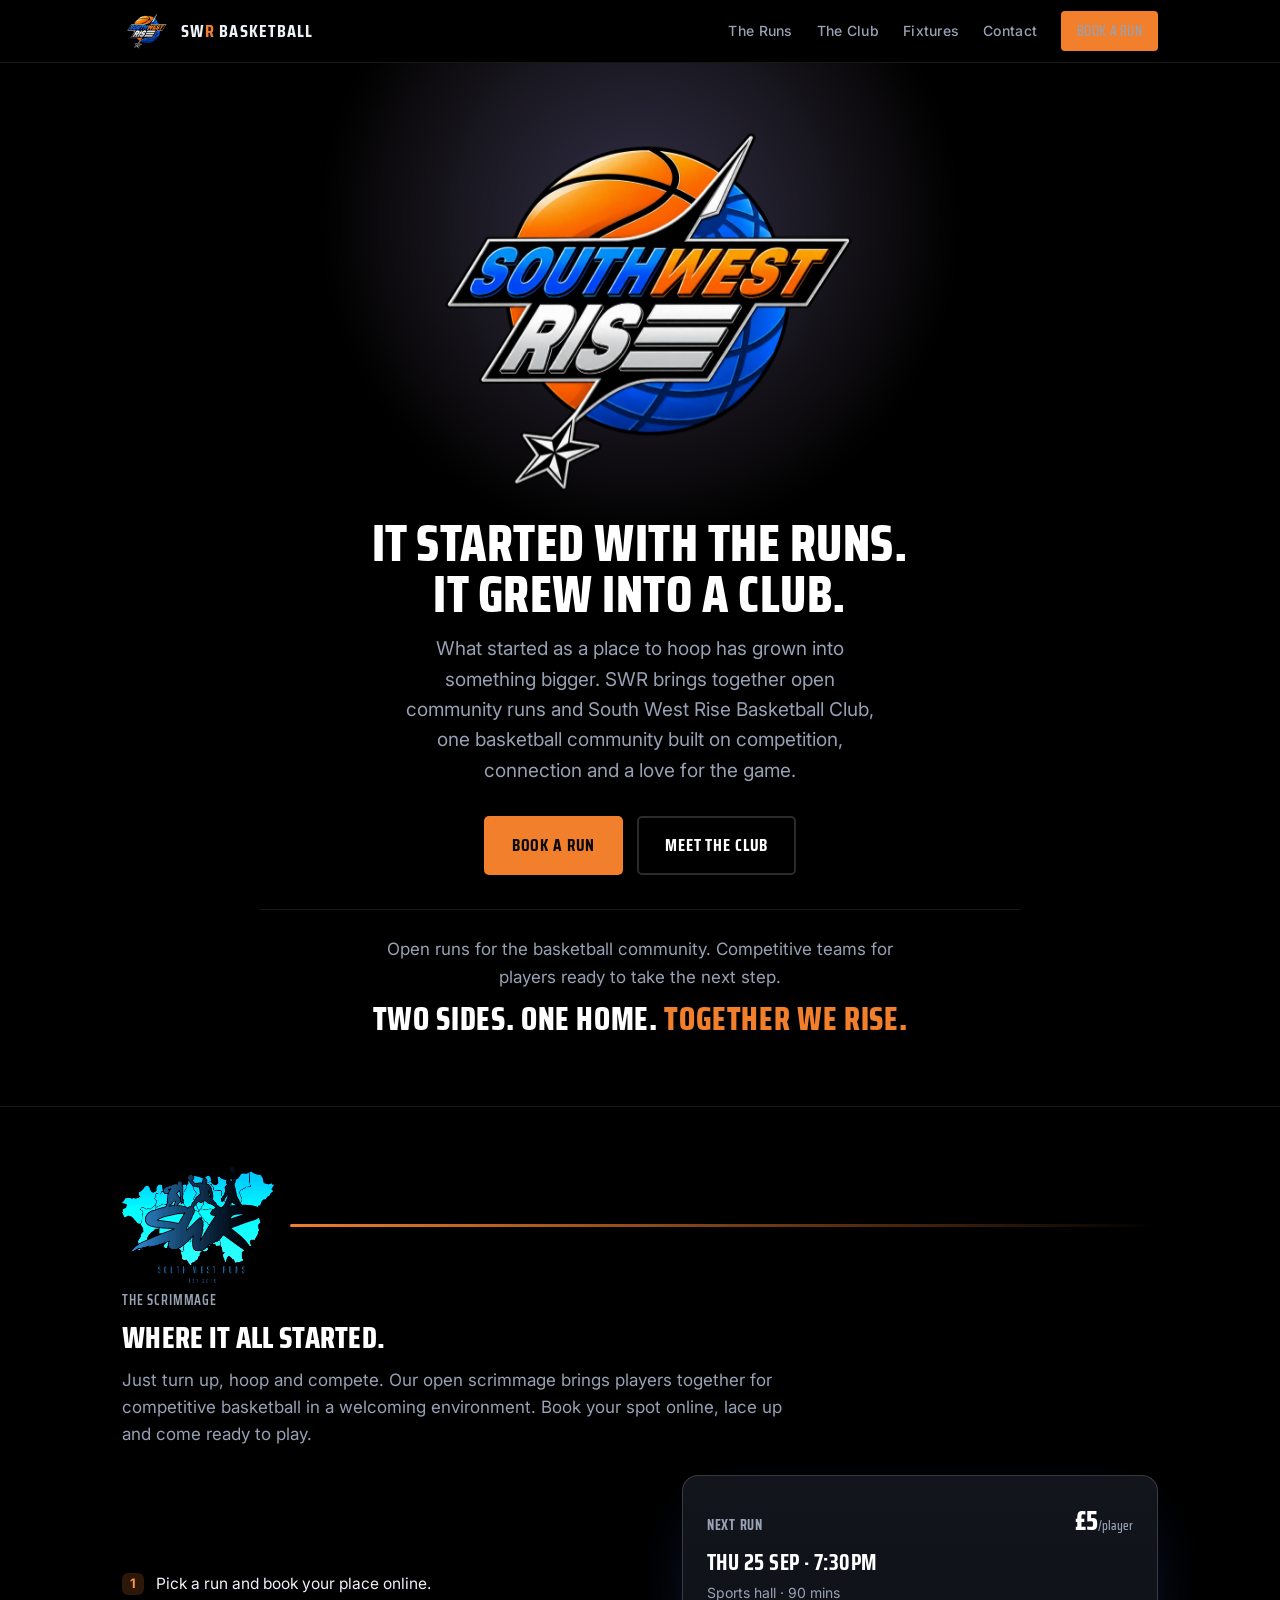
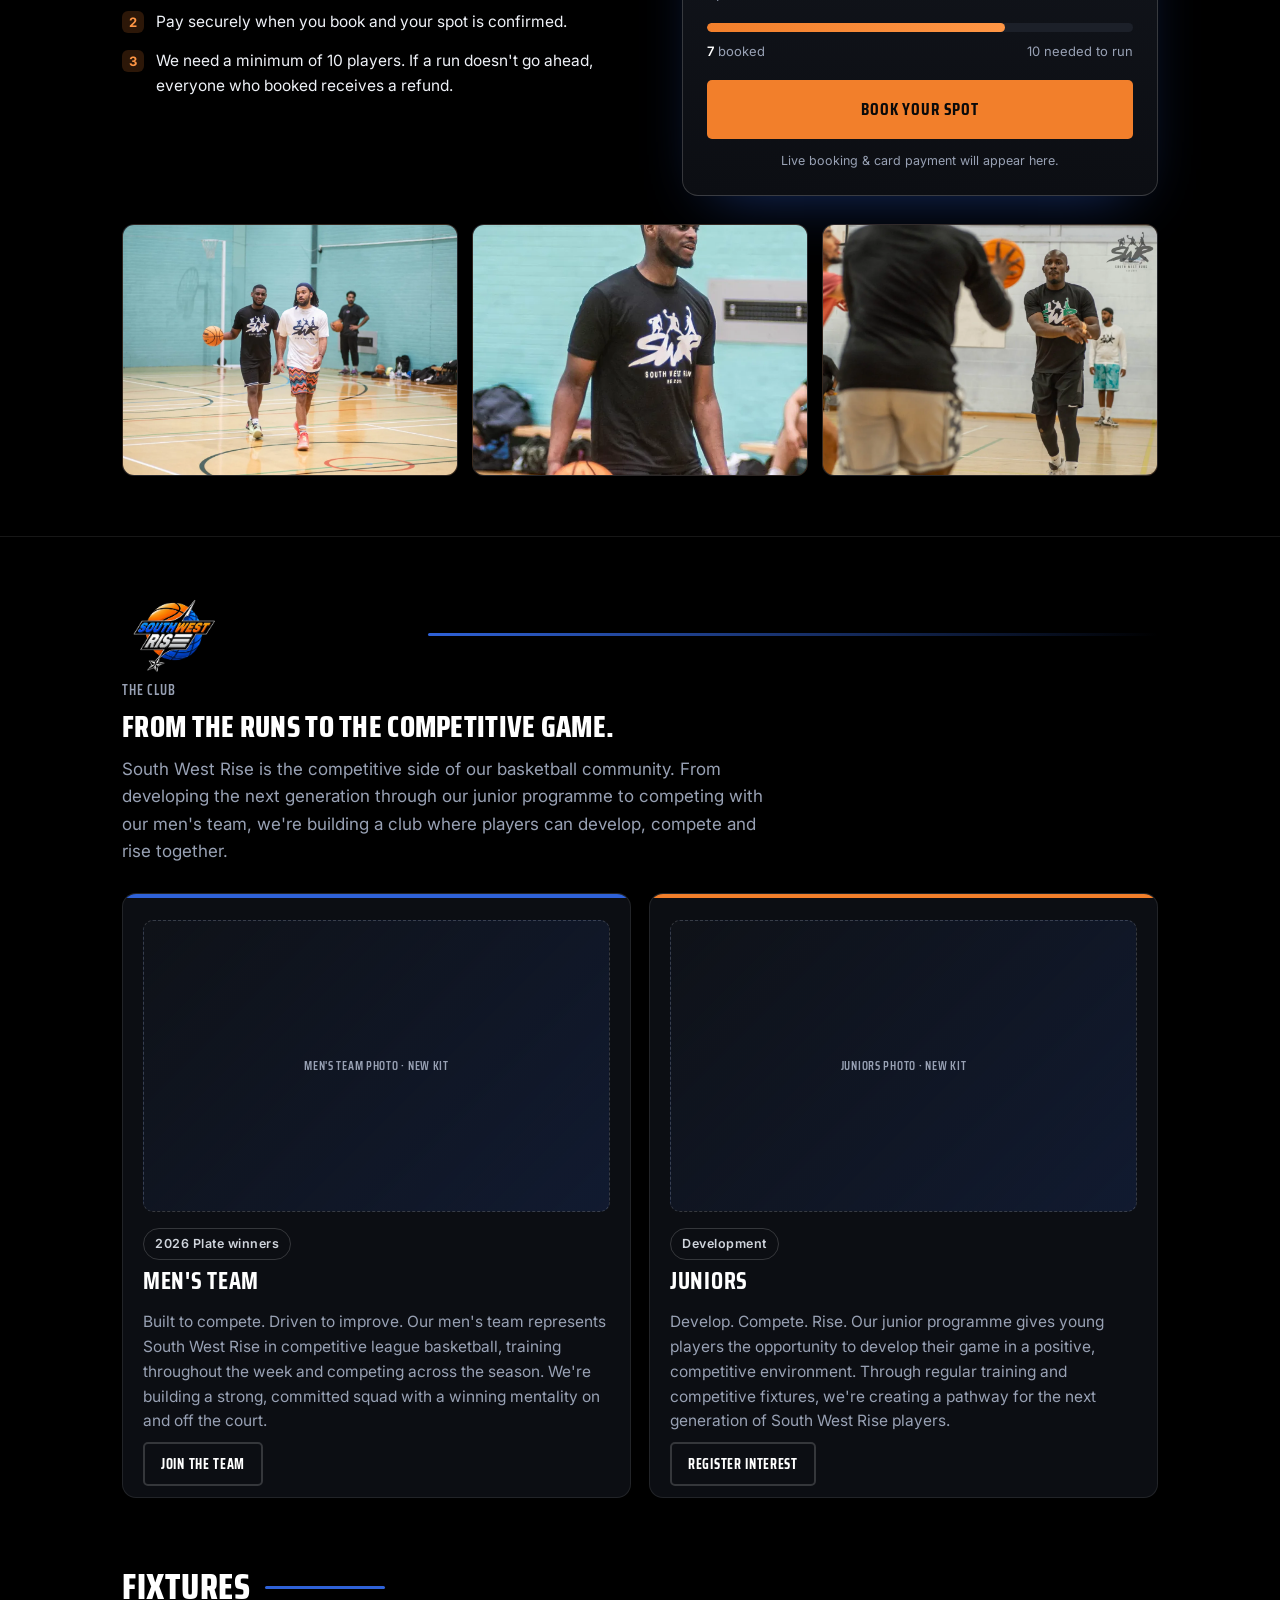
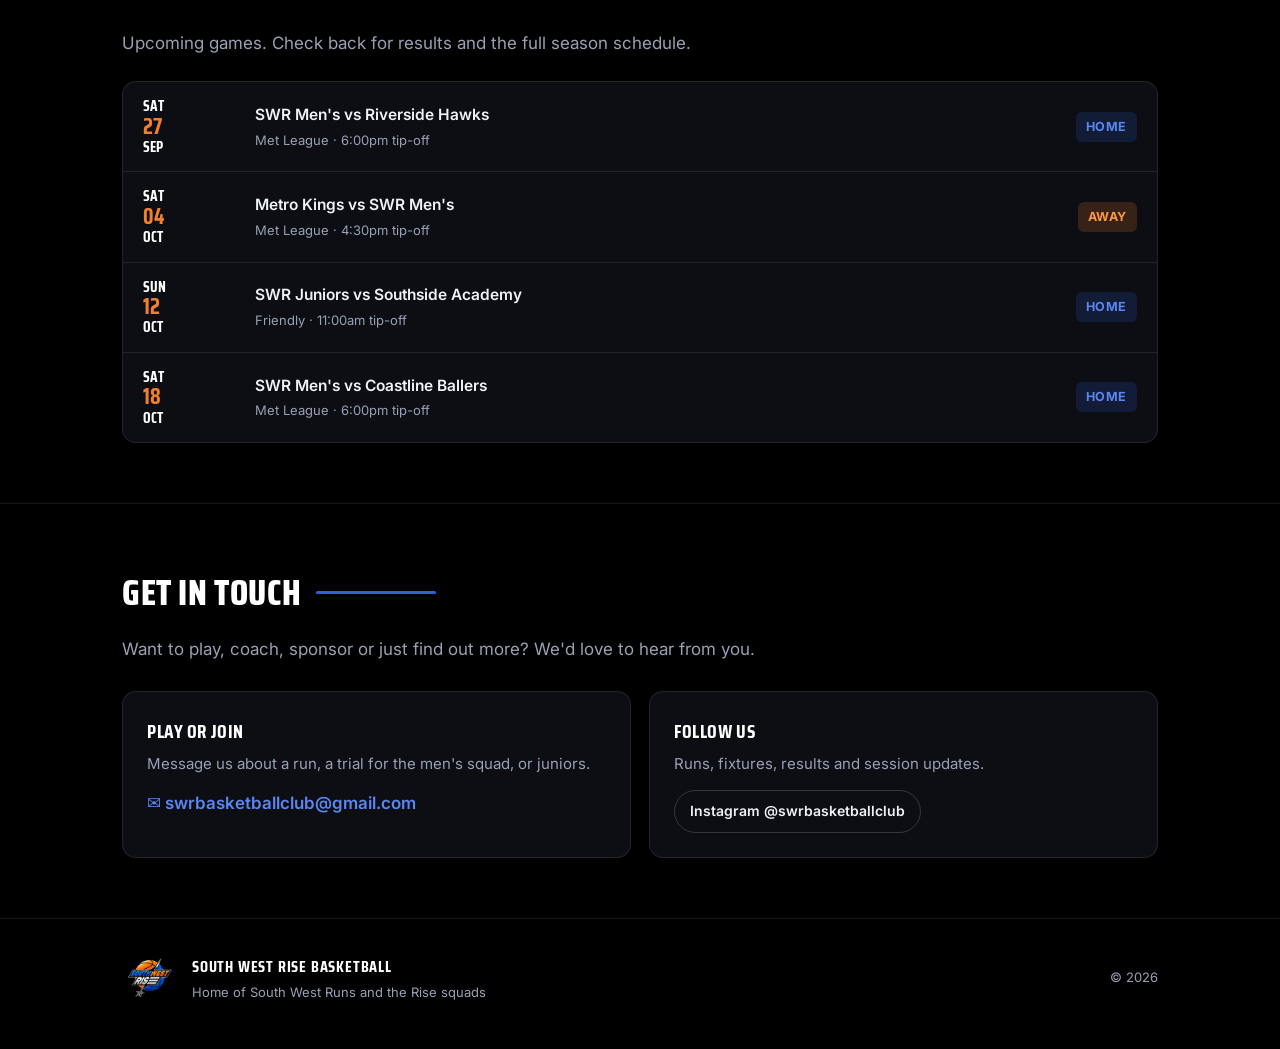
==== index.html @ 2a3cb5aa "Add files via upload" ====
<!DOCTYPE html>
<html lang="en">
<head>
<meta charset="UTF-8">
<meta name="viewport" content="width=device-width, initial-scale=1.0">
<title>South West Rise Basketball</title>
<meta name="description" content="South West Runs and South West Rise — open scrimmages anyone can book, and a basketball club with men's and juniors squads.">
<link rel="icon" type="image/png" href="favicon.png">
<link rel="apple-touch-icon" href="favicon.png">
<link rel="preconnect" href="https://fonts.googleapis.com">
<link rel="preconnect" href="https://fonts.gstatic.com" crossorigin>
<link href="https://fonts.googleapis.com/css2?family=Inter:wght@400;500;600;700&family=Saira+Condensed:wght@500;600;700;800&display=swap" rel="stylesheet">
<link rel="stylesheet" href="css/styles.css">
</head>
<body>

<header class="nav">
  <div class="nav-in">
    <a class="brand" href="#top" aria-label="South West Rise Basketball home">
      <span class="brand-mark" role="img" aria-label=""></span>
      <span class="brand-txt">SW<b>R</b> Basketball</span>
    </a>
    <button class="menu-btn" aria-label="Menu" aria-expanded="false">Menu</button>
    <nav class="nav-links" id="menu">
      <a href="#runs">The Runs</a>
      <a href="#club">The Club</a>
      <a href="#fixtures">Fixtures</a>
      <a href="#contact">Contact</a>
      <a class="nav-cta" href="#runs">Book a run</a>
    </nav>
  </div>
</header>

<main id="top">

  <section class="hero" style="border-top:none;">
    <div class="hero-in">
      <div class="hero-logo" role="img" aria-label="South West Rise Basketball"></div>
      <h1>It started with the runs.<br>It grew into a club.</h1>
      <p>What started as a place to hoop has grown into something bigger. SWR brings together open community runs and South West Rise Basketball Club, one basketball community built on competition, connection and a love for the game.</p>
      <div class="btns">
        <a class="btn btn-primary" href="#runs">Book a run</a>
        <a class="btn btn-ghost" href="#club">Meet the club</a>
      </div>
      <div class="tagline">
        <p>Open runs for the basketball community. Competitive teams for players ready to take the next step.</p>
        <p class="tagline-big">Two sides. One home. <span>Together We Rise.</span></p>
      </div>
    </div>
  </section>

  <!-- ===================== SOUTH WEST RUNS ===================== -->
  <section id="runs" class="sec-runs">
    <div class="wrap">
      <div class="brand-header">
        <img class="runs-logo" src="images/logo-runs.webp" alt="South West Runs">
        <span class="rule"></span>
      </div>
      <div class="section-tag">The scrimmage</div>
      <h2 class="sec-headline">Where it all started.</h2>
      <p class="sec-lead">Just turn up, hoop and compete. Our open scrimmage brings players together for competitive basketball in a welcoming environment. Book your spot online, lace up and come ready to play.</p>

      <div class="run">
        <div class="run-copy">
          <ul class="run-list">
            <li><span class="dot">1</span>Pick a run and book your place online.</li>
            <li><span class="dot">2</span>Pay securely when you book and your spot is confirmed.</li>
            <li><span class="dot">3</span>We need a minimum of 10 players. If a run doesn't go ahead, everyone who booked receives a refund.</li>
          </ul>
        </div>
        <div class="book" aria-label="Example booking panel">
          <div class="book-h">
            <span class="k">Next run</span>
            <span class="price">£5<small>/player</small></span>
          </div>
          <div class="book-when">Thu 25 Sep &middot; 7:30pm</div>
          <div class="book-where">Sports hall &middot; 90 mins</div>
          <div class="bar"><i></i></div>
          <div class="bar-l"><span><b>7</b> booked</span><span>10 needed to run</span></div>
          <a class="btn btn-primary" href="#">Book your spot</a>
          <p class="book-note">Live booking &amp; card payment will appear here.</p>
        </div>
      </div>

      <div class="photo-row">
        <div class="photo"><img src="images/scrimmage-1.webp" alt="South West Runs session"></div>
        <div class="photo"><img src="images/scrimmage-2.webp" alt="South West Runs session"></div>
        <div class="photo"><img src="images/scrimmage-3.webp" alt="South West Runs session"></div>
      </div>
    </div>
  </section>

  <!-- ===================== SOUTH WEST RISE (CLUB) ===================== -->
  <section id="club" class="sec-club">
    <div class="wrap">
      <div class="brand-header">
        <span class="club-logo" role="img" aria-label="South West Rise"></span>
        <span class="rule"></span>
      </div>
      <div class="section-tag">The club</div>
      <h2 class="sec-headline">From the runs to the competitive game.</h2>
      <p class="sec-lead">South West Rise is the competitive side of our basketball community. From developing the next generation through our junior programme to competing with our men's team, we're building a club where players can develop, compete and rise together.</p>

      <div class="teams">
        <div class="team mens">
          <div class="team-photo"><span>Men's team photo &middot; new kit</span></div>
          <span class="tag">2026 Plate winners</span>
          <h3>Men's Team</h3>
          <p>Built to compete. Driven to improve. Our men's team represents South West Rise in competitive league basketball, training throughout the week and competing across the season. We're building a strong, committed squad with a winning mentality on and off the court.</p>
          <a class="btn btn-ghost" href="#contact" style="font-size:14px;padding:9px 16px;">Join the team</a>
        </div>
        <div class="team juniors">
          <div class="team-photo"><span>Juniors photo &middot; new kit</span></div>
          <span class="tag">Development</span>
          <h3>Juniors</h3>
          <p>Develop. Compete. Rise. Our junior programme gives young players the opportunity to develop their game in a positive, competitive environment. Through regular training and competitive fixtures, we're creating a pathway for the next generation of South West Rise players.</p>
          <a class="btn btn-ghost" href="#contact" style="font-size:14px;padding:9px 16px;">Register interest</a>
        </div>
      </div>
    </div>
  </section>

  <section id="fixtures" class="sec-club" style="border-top:none;padding-top:0;">
    <div class="wrap">
      <h2 class="sec-title">Fixtures</h2>
      <p class="sec-lead" style="margin-bottom:24px;">Upcoming games. Check back for results and the full season schedule.</p>
      <div class="fx">
        <div class="fx-row">
          <div class="fx-date">Sat<span>27</span>Sep</div>
          <div class="fx-match">SWR Men's vs Riverside Hawks<small>League &middot; 6:00pm tip-off</small></div>
          <div class="fx-where home">Home</div>
        </div>
        <div class="fx-row">
          <div class="fx-date">Sat<span>04</span>Oct</div>
          <div class="fx-match">Metro Kings vs SWR Men's<small>League &middot; 4:30pm tip-off</small></div>
          <div class="fx-where away">Away</div>
        </div>
        <div class="fx-row">
          <div class="fx-date">Sun<span>12</span>Oct</div>
          <div class="fx-match">SWR Juniors vs Southside Academy<small>Friendly &middot; 11:00am tip-off</small></div>
          <div class="fx-where home">Home</div>
        </div>
        <div class="fx-row">
          <div class="fx-date">Sat<span>18</span>Oct</div>
          <div class="fx-match">SWR Men's vs Coastline Ballers<small>League &middot; 6:00pm tip-off</small></div>
          <div class="fx-where home">Home</div>
        </div>
      </div>
    </div>
  </section>

  <section id="contact">
    <div class="wrap">
      <h2 class="sec-title">Get in touch</h2>
      <p class="sec-lead" style="margin-bottom:0;">Want to play, coach, sponsor or just find out more? We'd love to hear from you.</p>
      <div class="contact">
        <div class="card">
          <h3>Play or join</h3>
          <p>Message us about a run, a trial for the men's squad, or juniors.</p>
          <a class="link" href="mailto:swrbasketballclub@gmail.com">✉ swrbasketballclub@gmail.com</a>
        </div>
        <div class="card">
          <h3>Follow us</h3>
          <p>Runs, fixtures, results and session updates.</p>
          <div class="social">
            <a class="chip" href="https://instagram.com/swrbasketballclub" target="_blank" rel="noopener">Instagram @swrbasketballclub</a>
          </div>
        </div>
      </div>
    </div>
  </section>

</main>

<footer>
  <div class="wrap foot-in">
    <span class="foot-mark" role="img" aria-label=""></span>
    <div>
      <span class="fname">South West Rise Basketball
        <small>Home of South West Runs and the Rise squads</small>
      </span>
    </div>
    <div class="foot-c">© 2026</div>
  </div>
</footer>

<script src="https://identity.netlify.com/v1/netlify-identity-widget.js"></script>
<script>
  if (window.netlifyIdentity) {
    window.netlifyIdentity.on("init", function (user) {
      if (!user) {
        window.netlifyIdentity.on("login", function () { document.location.href = "/admin/"; });
      }
    });
  }
</script>
<script src="js/main.js" defer></script>
</body>
</html>
---- css/styles.css ----
:root{
    --logo: url("../images/logo-rise-transparent.webp");
    --bg:#000000;
    --panel:#0c0e13;
    --panel-2:#12151c;
    --line:rgba(255,255,255,.09);
    --line-strong:rgba(255,255,255,.17);
    --ink:#eef1f7;
    --muted:#98a1b4;
    --blue:#2f62d8;
    --blue-bright:#5a86f2;
    --orange:#f27f2b;
    --orange-bright:#ff9645;
    --silver:#cfd4dc;
    --maxw:1080px;
    --disp:"Saira Condensed", "Arial Narrow", system-ui, sans-serif;
    --body:"Inter", system-ui, -apple-system, Segoe UI, Roboto, sans-serif;
  }
  *{box-sizing:border-box;}
  html{scroll-behavior:smooth;}
  body{margin:0;background:var(--bg);color:var(--ink);
    font-family:var(--body);font-size:17px;line-height:1.6;
    -webkit-font-smoothing:antialiased;overflow-x:hidden;}
  a{color:inherit;text-decoration:none;}
  img{max-width:100%;display:block;}
  .wrap{max-width:var(--maxw);margin:0 auto;padding:0 22px;}

  /* nav */
  .nav{position:sticky;top:0;z-index:50;background:rgba(0,0,0,.72);
    backdrop-filter:blur(10px);border-bottom:1px solid var(--line);}
  .nav-in{max-width:var(--maxw);margin:0 auto;padding:11px 22px;display:flex;align-items:center;gap:18px;}
  .brand{display:flex;align-items:center;gap:11px;}
  .brand-mark{width:48px;height:38px;background:var(--logo) left center/contain no-repeat;flex:none;}
  .brand-txt{font-family:var(--disp);font-weight:700;letter-spacing:.06em;font-size:18px;text-transform:uppercase;color:var(--ink);}
  .brand-txt b{color:var(--orange);font-weight:700;}
  .nav-links{margin-left:auto;display:flex;gap:24px;align-items:center;}
  .nav-links a{font-size:14px;font-weight:500;color:var(--muted);letter-spacing:.02em;transition:color .15s;}
  .nav-links a:hover{color:#fff;}
  .nav-cta{font-family:var(--disp);font-weight:700;text-transform:uppercase;letter-spacing:.05em;
    font-size:15px;color:#0a0a0a;background:var(--orange);padding:9px 16px;border-radius:4px;transition:background .15s,transform .15s;}
  .nav-cta:hover{background:var(--orange-bright);transform:translateY(-1px);}
  .menu-btn{display:none;margin-left:auto;background:none;border:1px solid var(--line-strong);color:#fff;border-radius:6px;padding:8px 10px;font-size:15px;cursor:pointer;}

  /* hero */
  .hero{position:relative;text-align:center;padding:58px 22px 70px;overflow:hidden;}
  .hero::before{content:"";position:absolute;inset:-28% 0 auto 50%;transform:translateX(-50%);
    width:900px;max-width:150vw;height:900px;border-radius:50%;
    background:radial-gradient(closest-side, rgba(47,98,216,.30), transparent 70%),
      radial-gradient(closest-side, rgba(242,127,43,.20), transparent 72%);
    background-position:40% 44%, 60% 42%;background-repeat:no-repeat;filter:blur(6px);z-index:0;pointer-events:none;}
  .hero-in{position:relative;z-index:1;max-width:760px;margin:0 auto;}
  .hero-logo{width:min(84vw,500px);aspect-ratio:1448/1086;margin:0 auto 22px;
    background:var(--logo) center/contain no-repeat;animation:rise .9s cubic-bezier(.2,.7,.2,1) both;}
  h1{font-family:var(--disp);font-weight:800;text-transform:uppercase;font-size:clamp(29px,6vw,52px);
    line-height:.98;letter-spacing:.01em;margin:0 0 14px;color:#fff;}
  .hero p{color:var(--muted);font-size:clamp(15px,2.4vw,19px);max-width:40ch;margin:0 auto 30px;}
  .btns{display:flex;gap:14px;justify-content:center;flex-wrap:wrap;}
  .btn{font-family:var(--disp);font-weight:700;text-transform:uppercase;letter-spacing:.05em;font-size:17px;
    padding:14px 26px;border-radius:5px;cursor:pointer;
    transition:transform .15s,background .15s,border-color .15s,color .15s;border:2px solid transparent;}
  .btn-primary{background:var(--orange);color:#0a0a0a;}
  .btn-primary:hover{background:var(--orange-bright);transform:translateY(-2px);}
  .btn-ghost{background:transparent;border-color:var(--line-strong);color:#fff;}
  .btn-ghost:hover{border-color:var(--blue-bright);color:var(--blue-bright);transform:translateY(-2px);}
  @keyframes rise{from{opacity:0;transform:translateY(26px) scale(.97);}to{opacity:1;transform:none;}}

  /* sections + brand headers */
  section{padding:60px 0;border-top:1px solid var(--line);}
  .brand-header{display:flex;align-items:center;gap:16px;margin-bottom:6px;}
  .brand-header .rule{height:3px;flex:1;min-width:30px;border-radius:2px;}
  .sec-runs .brand-header .rule{background:linear-gradient(90deg,var(--orange),transparent);}
  .sec-club .brand-header .rule{background:linear-gradient(90deg,var(--blue),transparent);}
  .wordmark{font-family:var(--disp);font-weight:800;text-transform:uppercase;letter-spacing:.01em;
    font-size:clamp(28px,5.4vw,44px);line-height:.95;color:#fff;white-space:nowrap;}
  .wordmark b{font-weight:800;color:var(--orange);}
  .club-logo{width:min(66vw,290px);height:76px;background:var(--logo) left center/contain no-repeat;flex:none;}
  .section-tag{font-family:var(--disp);font-weight:600;text-transform:uppercase;letter-spacing:.06em;font-size:14px;color:var(--muted);}
  .sec-title{font-family:var(--disp);font-weight:800;text-transform:uppercase;font-size:clamp(24px,4.4vw,36px);
    letter-spacing:.02em;margin:0 0 6px;color:#fff;display:flex;align-items:center;gap:14px;}
  .sec-title::after{content:"";height:3px;flex:1;max-width:120px;border-radius:2px;background:var(--blue);}
  .sec-lead{color:var(--muted);max-width:60ch;margin:14px 0 0;}

  /* photo placeholders */
  .photo-row{display:grid;grid-template-columns:repeat(3,1fr);gap:14px;margin-top:28px;}
  .photo{position:relative;aspect-ratio:4/3;border-radius:12px;border:1px solid var(--line);overflow:hidden;}
  .photo img{width:100%;height:100%;object-fit:cover;object-position:center 22%;display:block;}
  .runs-logo{height:clamp(82px,15vw,116px);width:auto;max-width:min(88vw,440px);object-fit:contain;mix-blend-mode:screen;flex:none;}
  .sec-runs .photo{background:linear-gradient(135deg,#0f1218, rgba(242,127,43,.15));}
  .sec-club .photo{background:linear-gradient(135deg,#0f1218, rgba(47,98,216,.17));}
  .photo span{font-family:var(--disp);font-weight:600;text-transform:uppercase;letter-spacing:.06em;
    font-size:12px;color:var(--muted);text-align:center;padding:0 10px;}

  /* teams */
  .teams{display:grid;grid-template-columns:1fr 1fr;gap:18px;margin-top:28px;}
  .team{position:relative;background:var(--panel);border:1px solid var(--line);border-radius:14px;padding:20px;overflow:hidden;}
  .team::before{content:"";position:absolute;top:0;left:0;width:100%;height:4px;z-index:2;}
  .team.mens::before{background:var(--blue);}
  .team.juniors::before{background:var(--orange);}
  .team-photo{aspect-ratio:16/10;border-radius:10px;border:1px dashed var(--line-strong);margin:6px 0 16px;
    display:grid;place-items:center;background:linear-gradient(135deg,#0f1218, rgba(47,98,216,.15));}
  .team-photo span{font-family:var(--disp);font-weight:600;text-transform:uppercase;letter-spacing:.06em;font-size:12px;color:var(--muted);text-align:center;padding:0 10px;}
  .team h3{font-family:var(--disp);font-weight:700;text-transform:uppercase;font-size:24px;letter-spacing:.03em;margin:2px 0 10px;color:#fff;}
  .team p{color:var(--muted);font-size:15.5px;margin:0 0 16px;}
  .tag{display:inline-block;font-size:12.5px;font-weight:600;letter-spacing:.04em;padding:5px 11px;border-radius:999px;border:1px solid var(--line-strong);color:var(--silver);}

  /* fixtures */
  .fx{border:1px solid var(--line);border-radius:14px;overflow:hidden;background:var(--panel);margin-top:8px;}
  .fx-row{display:grid;grid-template-columns:96px 1fr auto;gap:16px;align-items:center;padding:16px 20px;border-top:1px solid var(--line);}
  .fx-row:first-child{border-top:none;}
  .fx-date{font-family:var(--disp);font-weight:700;text-transform:uppercase;color:#fff;font-size:15px;line-height:1.1;}
  .fx-date span{display:block;color:var(--orange);font-size:22px;}
  .fx-match{font-weight:600;font-size:15.5px;color:var(--ink);}
  .fx-match small{display:block;color:var(--muted);font-weight:400;font-size:13px;margin-top:2px;}
  .fx-where{font-size:12.5px;font-weight:700;letter-spacing:.05em;text-transform:uppercase;padding:5px 10px;border-radius:6px;}
  .fx-where.home{background:rgba(47,98,216,.18);color:var(--blue-bright);}
  .fx-where.away{background:rgba(242,127,43,.18);color:var(--orange-bright);}

  /* run + booking */
  .run{display:grid;grid-template-columns:1.05fr .95fr;gap:34px;align-items:center;margin-top:26px;}
  .run-list{list-style:none;padding:0;margin:0;display:grid;gap:14px;}
  .run-list li{display:flex;gap:12px;color:var(--ink);font-size:15.5px;}
  .run-list .dot{flex:none;width:22px;height:22px;border-radius:6px;background:rgba(242,127,43,.18);color:var(--orange-bright);display:grid;place-items:center;font-weight:700;font-size:13px;margin-top:1px;}
  .book{background:linear-gradient(180deg,var(--panel-2),var(--panel));border:1px solid var(--line-strong);border-radius:16px;padding:24px;box-shadow:0 24px 60px -30px rgba(47,98,216,.55);}
  .book-h{display:flex;align-items:baseline;justify-content:space-between;gap:10px;margin-bottom:4px;}
  .book-h .k{font-family:var(--disp);font-weight:700;text-transform:uppercase;letter-spacing:.05em;color:var(--muted);font-size:14px;}
  .book-h .price{font-family:var(--disp);font-weight:800;color:#fff;font-size:26px;}
  .book-h .price small{color:var(--muted);font-weight:500;font-size:13px;}
  .book-when{font-family:var(--disp);font-weight:700;text-transform:uppercase;color:#fff;font-size:22px;letter-spacing:.02em;margin:2px 0 2px;}
  .book-where{color:var(--muted);font-size:14px;margin-bottom:18px;}
  .bar{height:9px;border-radius:999px;background:#1c2029;overflow:hidden;}
  .bar > i{display:block;height:100%;width:70%;border-radius:999px;background:linear-gradient(90deg,var(--orange),var(--orange-bright));}
  .bar-l{display:flex;justify-content:space-between;font-size:13px;color:var(--muted);margin:9px 0 18px;}
  .bar-l b{color:#fff;font-weight:600;}
  .book .btn{width:100%;justify-content:center;display:flex;}
  .book-note{text-align:center;color:var(--muted);font-size:12.5px;margin:12px 0 0;}

  /* contact */
  .contact{display:grid;grid-template-columns:1fr 1fr;gap:18px;margin-top:28px;}
  .card{background:var(--panel);border:1px solid var(--line);border-radius:14px;padding:24px;}
  .card h3{font-family:var(--disp);font-weight:700;text-transform:uppercase;font-size:19px;letter-spacing:.03em;margin:0 0 6px;color:#fff;}
  .card p{color:var(--muted);font-size:15px;margin:0 0 14px;}
  .card a.link{display:inline-flex;align-items:center;gap:8px;font-weight:600;color:var(--blue-bright);}
  .social{display:flex;gap:12px;margin-top:2px;flex-wrap:wrap;}
  .chip{background:transparent;border:1px solid var(--line-strong);border-radius:999px;padding:9px 15px;font-size:14px;font-weight:600;color:var(--ink);transition:border-color .15s,color .15s;}
  .chip:hover{border-color:var(--orange);color:var(--orange-bright);}

  /* footer */
  footer{border-top:1px solid var(--line);padding:34px 0 46px;color:var(--muted);}
  .foot-in{display:flex;gap:16px;align-items:center;flex-wrap:wrap;}
  .foot-mark{width:54px;height:41px;background:var(--logo) left center/contain no-repeat;flex:none;}
  .foot-in .fname{font-family:var(--disp);font-weight:700;text-transform:uppercase;color:#fff;letter-spacing:.05em;font-size:16px;}
  .foot-in small{display:block;font-family:var(--body);font-weight:400;text-transform:none;letter-spacing:0;color:var(--muted);font-size:13px;margin-top:2px;}
  .foot-c{margin-left:auto;font-size:13px;}

  @media (max-width:860px){
    .run{grid-template-columns:1fr;gap:26px;}
    .teams,.contact{grid-template-columns:1fr;}
  }
  @media (max-width:620px){
    .nav-links{display:none;}
    .menu-btn{display:inline-block;}
    .nav-links.open{display:flex;position:absolute;top:100%;left:0;right:0;flex-direction:column;gap:0;background:#05060a;border-bottom:1px solid var(--line);padding:6px 22px 14px;}
    .nav-links.open a{padding:12px 0;border-top:1px solid var(--line);}
    .nav-links.open .nav-cta{margin-top:10px;text-align:center;}
    .fx-row{grid-template-columns:64px 1fr;}
    .fx-where{grid-column:2;justify-self:start;margin-top:2px;}
    .photo-row{grid-template-columns:1fr 1fr;}
    .wordmark{white-space:normal;}
  }
  @media (prefers-reduced-motion:reduce){
    html{scroll-behavior:auto;}
    .hero-logo{animation:none;}
    *{transition:none!important;}
  }
  .sec-headline{font-family:var(--disp);font-weight:800;text-transform:uppercase;letter-spacing:.01em;font-size:clamp(20px,3.4vw,30px);line-height:1.04;color:#fff;margin:10px 0 0;}
  .tagline{margin-top:34px;padding-top:26px;border-top:1px solid var(--line);}
  .tagline p{color:var(--muted);font-size:clamp(14px,2.2vw,17px);max-width:48ch;margin:0 auto;}
  .tagline .tagline-big{font-family:var(--disp);font-weight:800;text-transform:uppercase;color:#fff;font-size:clamp(20px,3.8vw,32px);letter-spacing:.02em;margin-top:12px;line-height:1.05;}
  .tagline .tagline-big span{color:var(--orange);}
  :focus-visible{outline:2px solid var(--blue-bright);outline-offset:3px;border-radius:4px;}
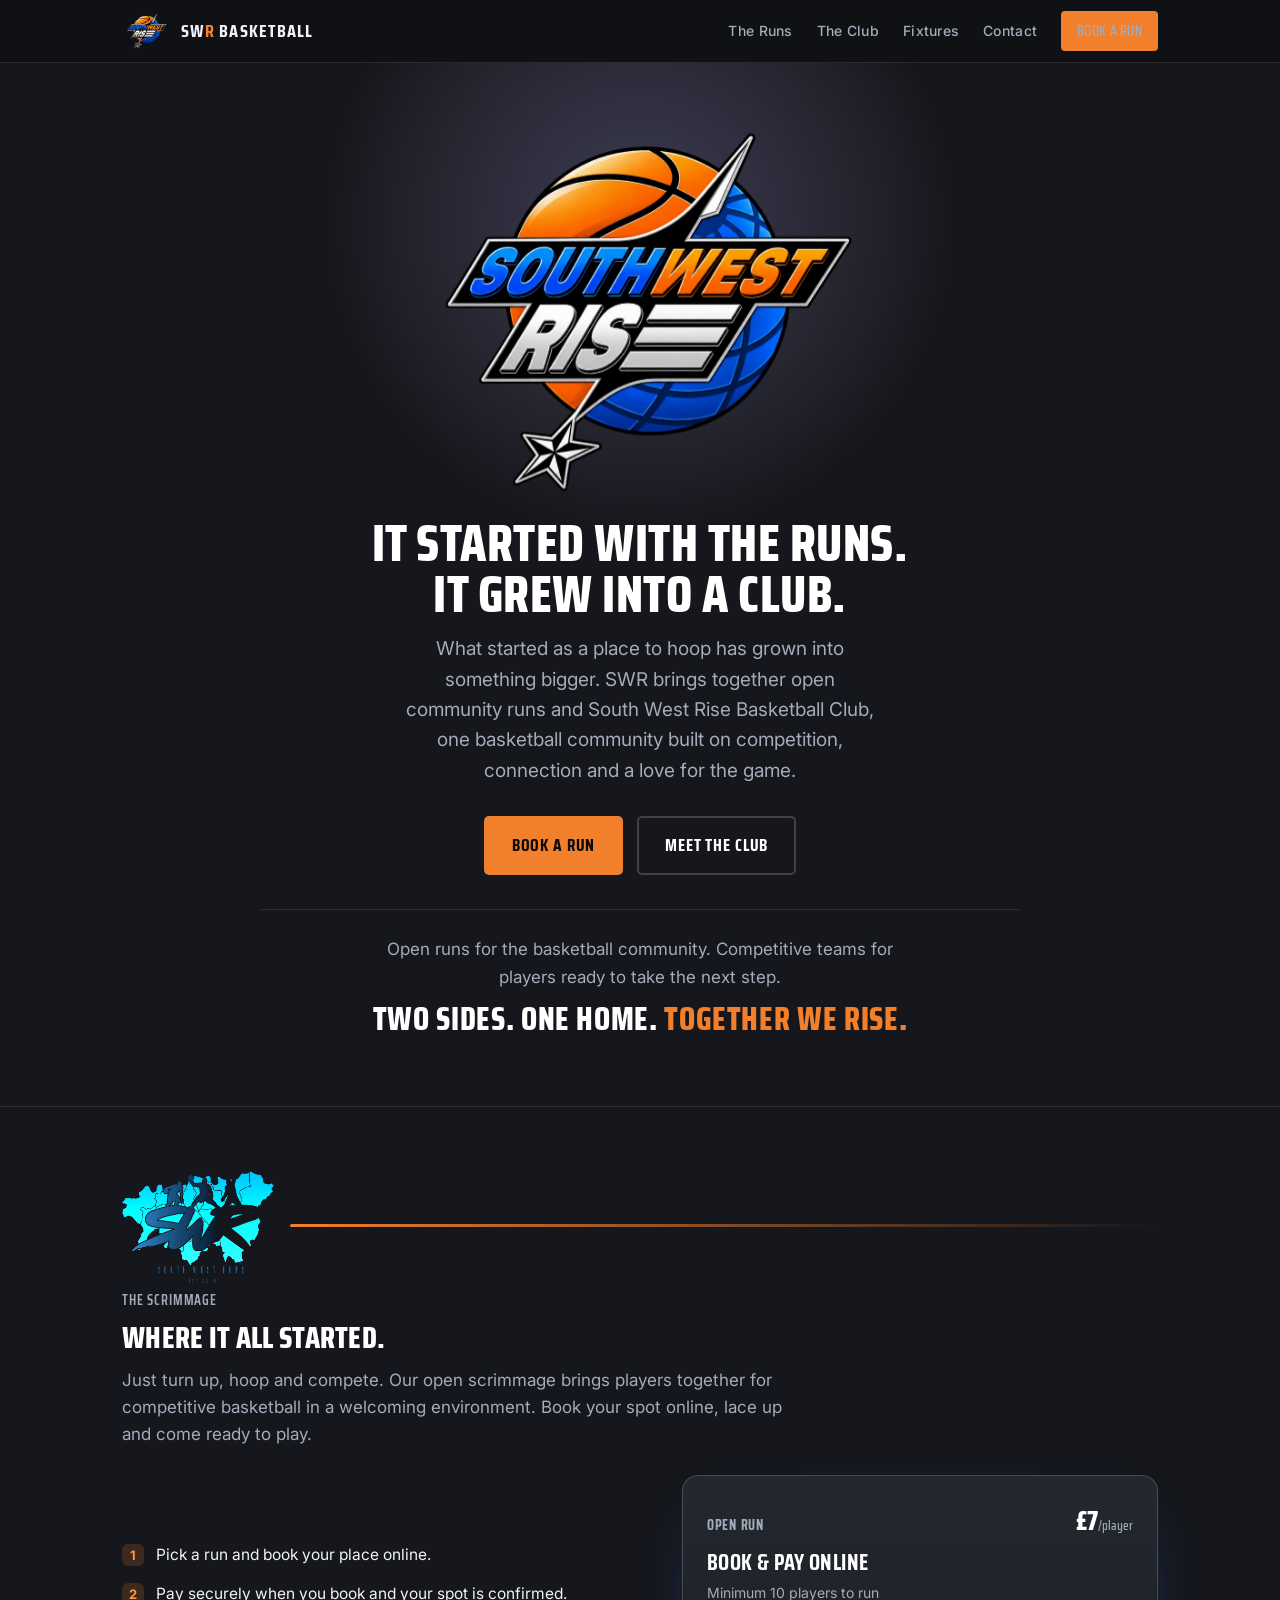
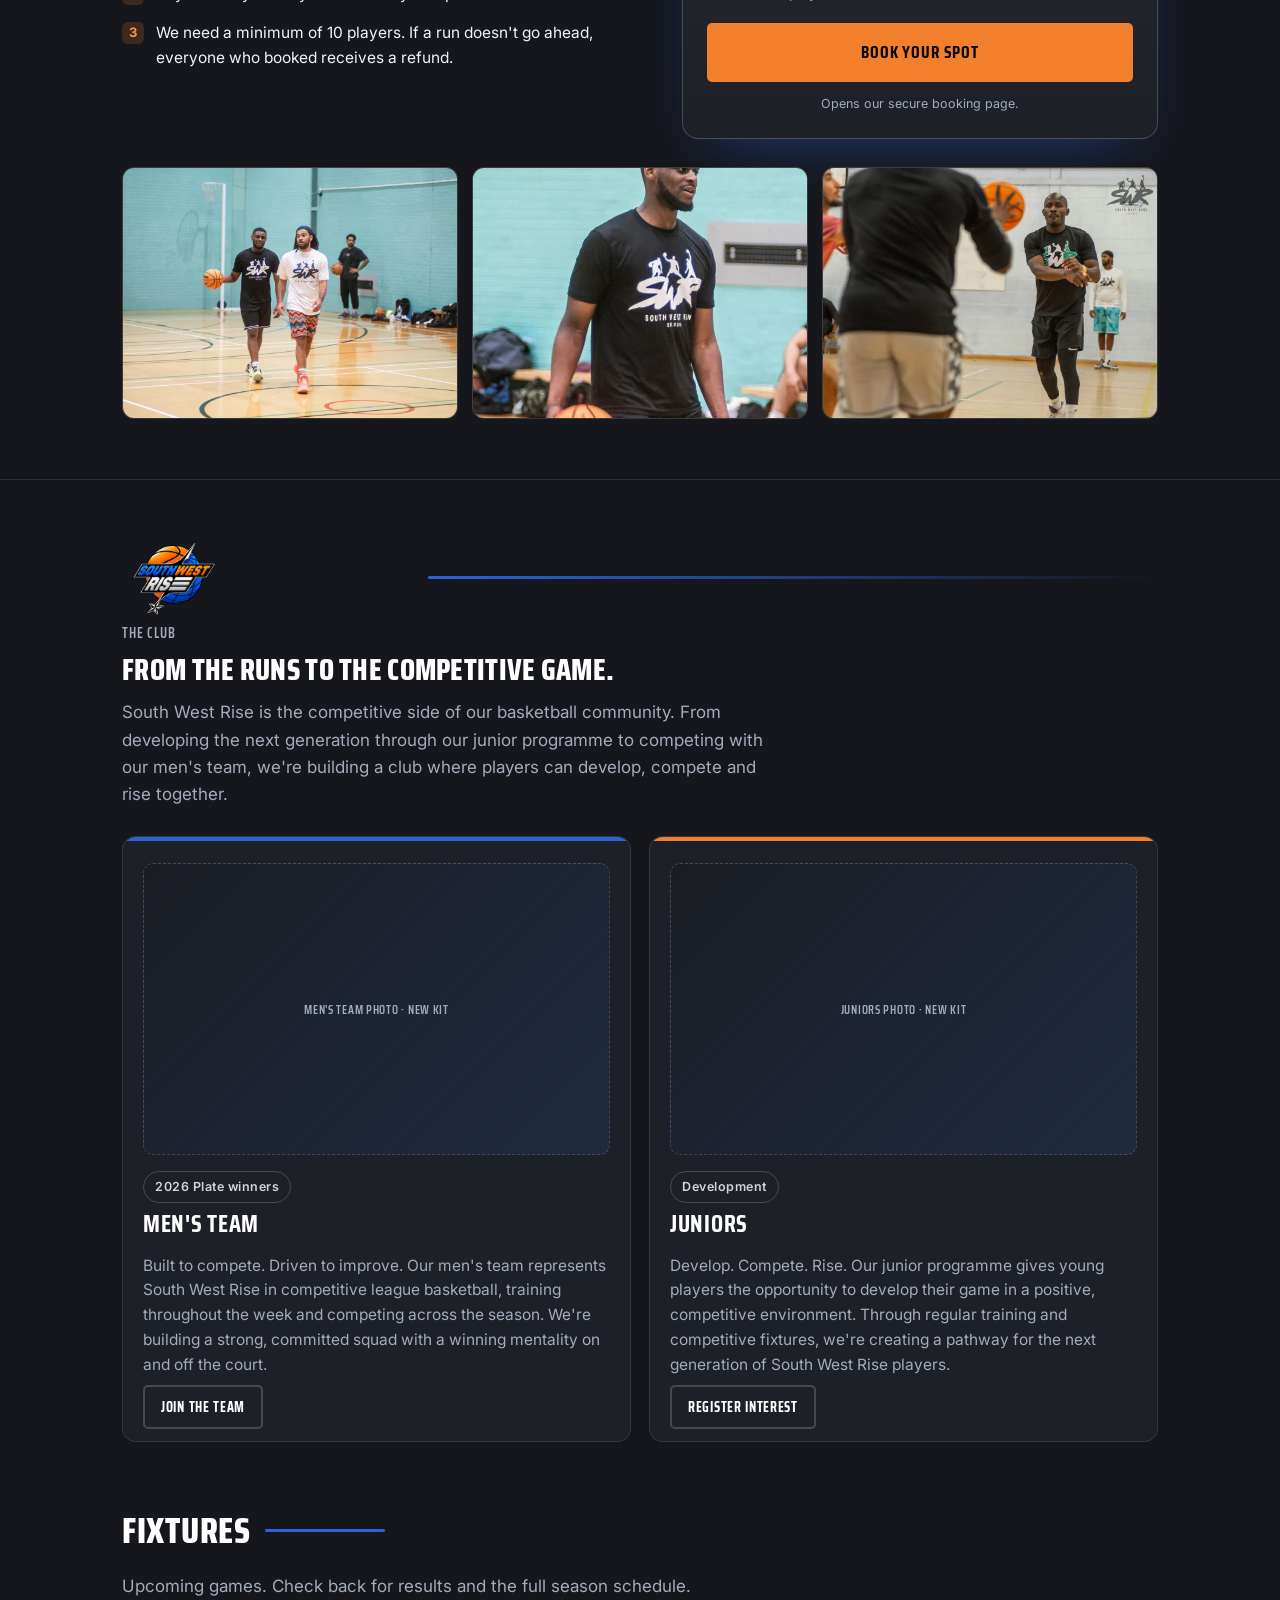
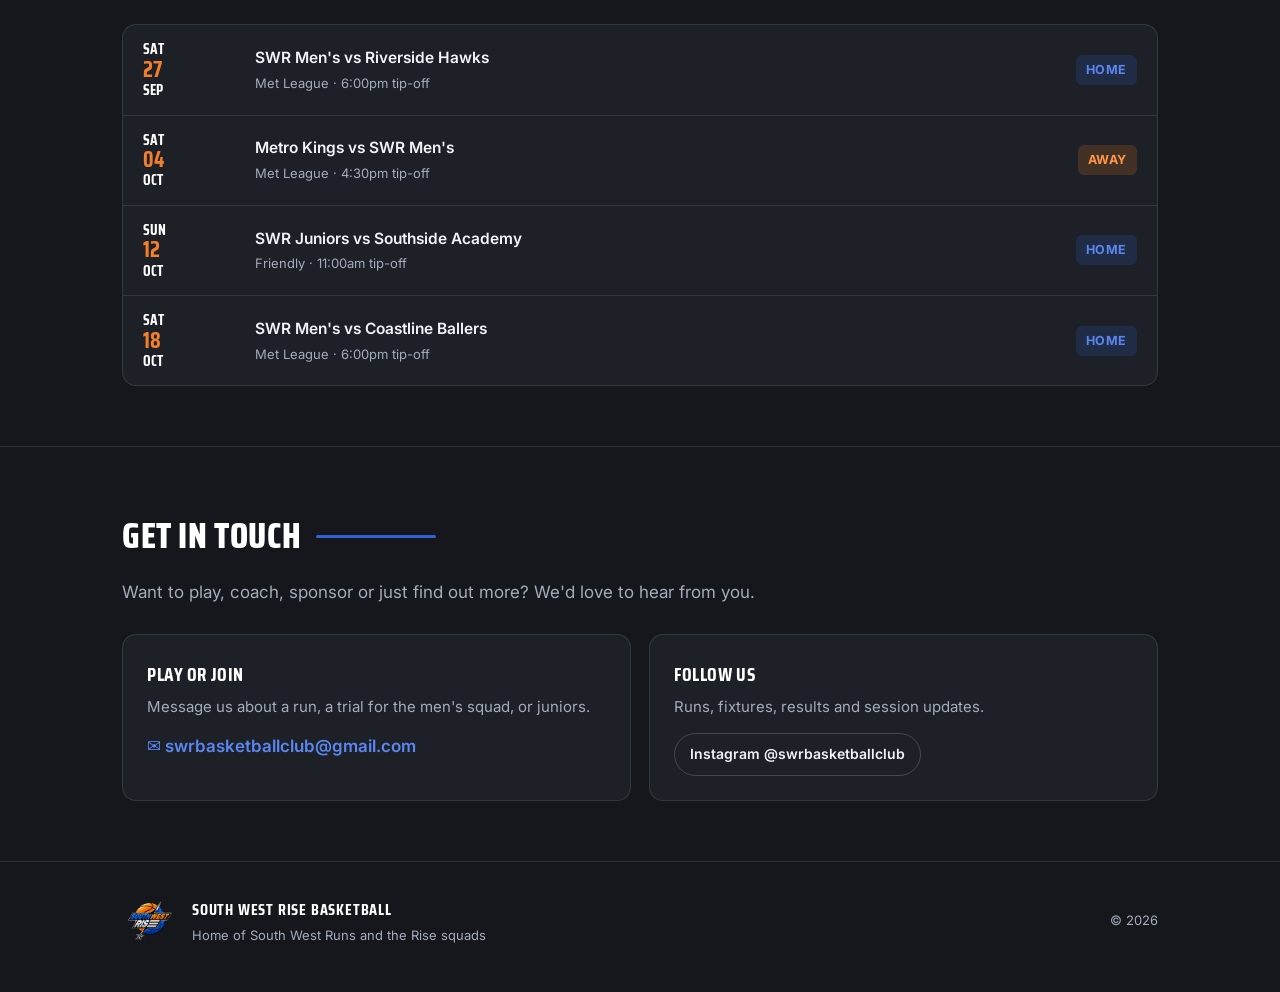
==== commit 01190cf0: "Add files via upload" ====
--- a/index.html
+++ b/index.html
@@ -68,17 +68,15 @@
             <li><span class="dot">3</span>We need a minimum of 10 players. If a run doesn't go ahead, everyone who booked receives a refund.</li>
           </ul>
         </div>
-        <div class="book" aria-label="Example booking panel">
+        <div class="book" aria-label="Book a run">
           <div class="book-h">
-            <span class="k">Next run</span>
-            <span class="price">£5<small>/player</small></span>
+            <span class="k">Open run</span>
+            <span class="price">£7<small>/player</small></span>
           </div>
-          <div class="book-when">Thu 25 Sep &middot; 7:30pm</div>
-          <div class="book-where">Sports hall &middot; 90 mins</div>
-          <div class="bar"><i></i></div>
-          <div class="bar-l"><span><b>7</b> booked</span><span>10 needed to run</span></div>
-          <a class="btn btn-primary" href="#">Book your spot</a>
-          <p class="book-note">Live booking &amp; card payment will appear here.</p>
+          <div class="book-when">Book &amp; pay online</div>
+          <div class="book-where">Minimum 10 players to run</div>
+          <a class="btn btn-primary" href="https://swrbasketball.simplybook.it" target="_blank" rel="noopener">Book your spot</a>
+          <p class="book-note">Opens our secure booking page.</p>
         </div>
       </div>
 
--- a/css/styles.css
+++ b/css/styles.css
@@ -1,12 +1,12 @@
 :root{
     --logo: url("../images/logo-rise-transparent.webp");
-    --bg:#000000;
-    --panel:#0c0e13;
-    --panel-2:#12151c;
-    --line:rgba(255,255,255,.09);
-    --line-strong:rgba(255,255,255,.17);
-    --ink:#eef1f7;
-    --muted:#98a1b4;
+    --bg:#15171c;
+    --panel:#1d2026;
+    --panel-2:#23272e;
+    --line:rgba(255,255,255,.10);
+    --line-strong:rgba(255,255,255,.18);
+    --ink:#f1f3f8;
+    --muted:#a3acbb;
     --blue:#2f62d8;
     --blue-bright:#5a86f2;
     --orange:#f27f2b;
@@ -26,7 +26,7 @@
   .wrap{max-width:var(--maxw);margin:0 auto;padding:0 22px;}
 
   /* nav */
-  .nav{position:sticky;top:0;z-index:50;background:rgba(0,0,0,.72);
+  .nav{position:sticky;top:0;z-index:50;background:rgba(15,17,21,.80);
     backdrop-filter:blur(10px);border-bottom:1px solid var(--line);}
   .nav-in{max-width:var(--maxw);margin:0 auto;padding:11px 22px;display:flex;align-items:center;gap:18px;}
   .brand{display:flex;align-items:center;gap:11px;}
@@ -84,9 +84,9 @@
   .photo-row{display:grid;grid-template-columns:repeat(3,1fr);gap:14px;margin-top:28px;}
   .photo{position:relative;aspect-ratio:4/3;border-radius:12px;border:1px solid var(--line);overflow:hidden;}
   .photo img{width:100%;height:100%;object-fit:cover;object-position:center 22%;display:block;}
-  .runs-logo{height:clamp(82px,15vw,116px);width:auto;max-width:min(88vw,440px);object-fit:contain;mix-blend-mode:screen;flex:none;}
-  .sec-runs .photo{background:linear-gradient(135deg,#0f1218, rgba(242,127,43,.15));}
-  .sec-club .photo{background:linear-gradient(135deg,#0f1218, rgba(47,98,216,.17));}
+  .runs-logo{height:clamp(82px,15vw,116px);width:auto;max-width:min(88vw,440px);object-fit:contain;flex:none;}
+  .sec-runs .photo{background:linear-gradient(135deg,#1b1e24, rgba(242,127,43,.15));}
+  .sec-club .photo{background:linear-gradient(135deg,#1b1e24, rgba(47,98,216,.17));}
   .photo span{font-family:var(--disp);font-weight:600;text-transform:uppercase;letter-spacing:.06em;
     font-size:12px;color:var(--muted);text-align:center;padding:0 10px;}
 
@@ -97,7 +97,7 @@
   .team.mens::before{background:var(--blue);}
   .team.juniors::before{background:var(--orange);}
   .team-photo{aspect-ratio:16/10;border-radius:10px;border:1px dashed var(--line-strong);margin:6px 0 16px;
-    display:grid;place-items:center;background:linear-gradient(135deg,#0f1218, rgba(47,98,216,.15));}
+    display:grid;place-items:center;background:linear-gradient(135deg,#1b1e24, rgba(47,98,216,.15));}
   .team-photo span{font-family:var(--disp);font-weight:600;text-transform:uppercase;letter-spacing:.06em;font-size:12px;color:var(--muted);text-align:center;padding:0 10px;}
   .team h3{font-family:var(--disp);font-weight:700;text-transform:uppercase;font-size:24px;letter-spacing:.03em;margin:2px 0 10px;color:#fff;}
   .team p{color:var(--muted);font-size:15.5px;margin:0 0 16px;}
@@ -159,7 +159,7 @@
   @media (max-width:620px){
     .nav-links{display:none;}
     .menu-btn{display:inline-block;}
-    .nav-links.open{display:flex;position:absolute;top:100%;left:0;right:0;flex-direction:column;gap:0;background:#05060a;border-bottom:1px solid var(--line);padding:6px 22px 14px;}
+    .nav-links.open{display:flex;position:absolute;top:100%;left:0;right:0;flex-direction:column;gap:0;background:#101217;border-bottom:1px solid var(--line);padding:6px 22px 14px;}
     .nav-links.open a{padding:12px 0;border-top:1px solid var(--line);}
     .nav-links.open .nav-cta{margin-top:10px;text-align:center;}
     .fx-row{grid-template-columns:64px 1fr;}
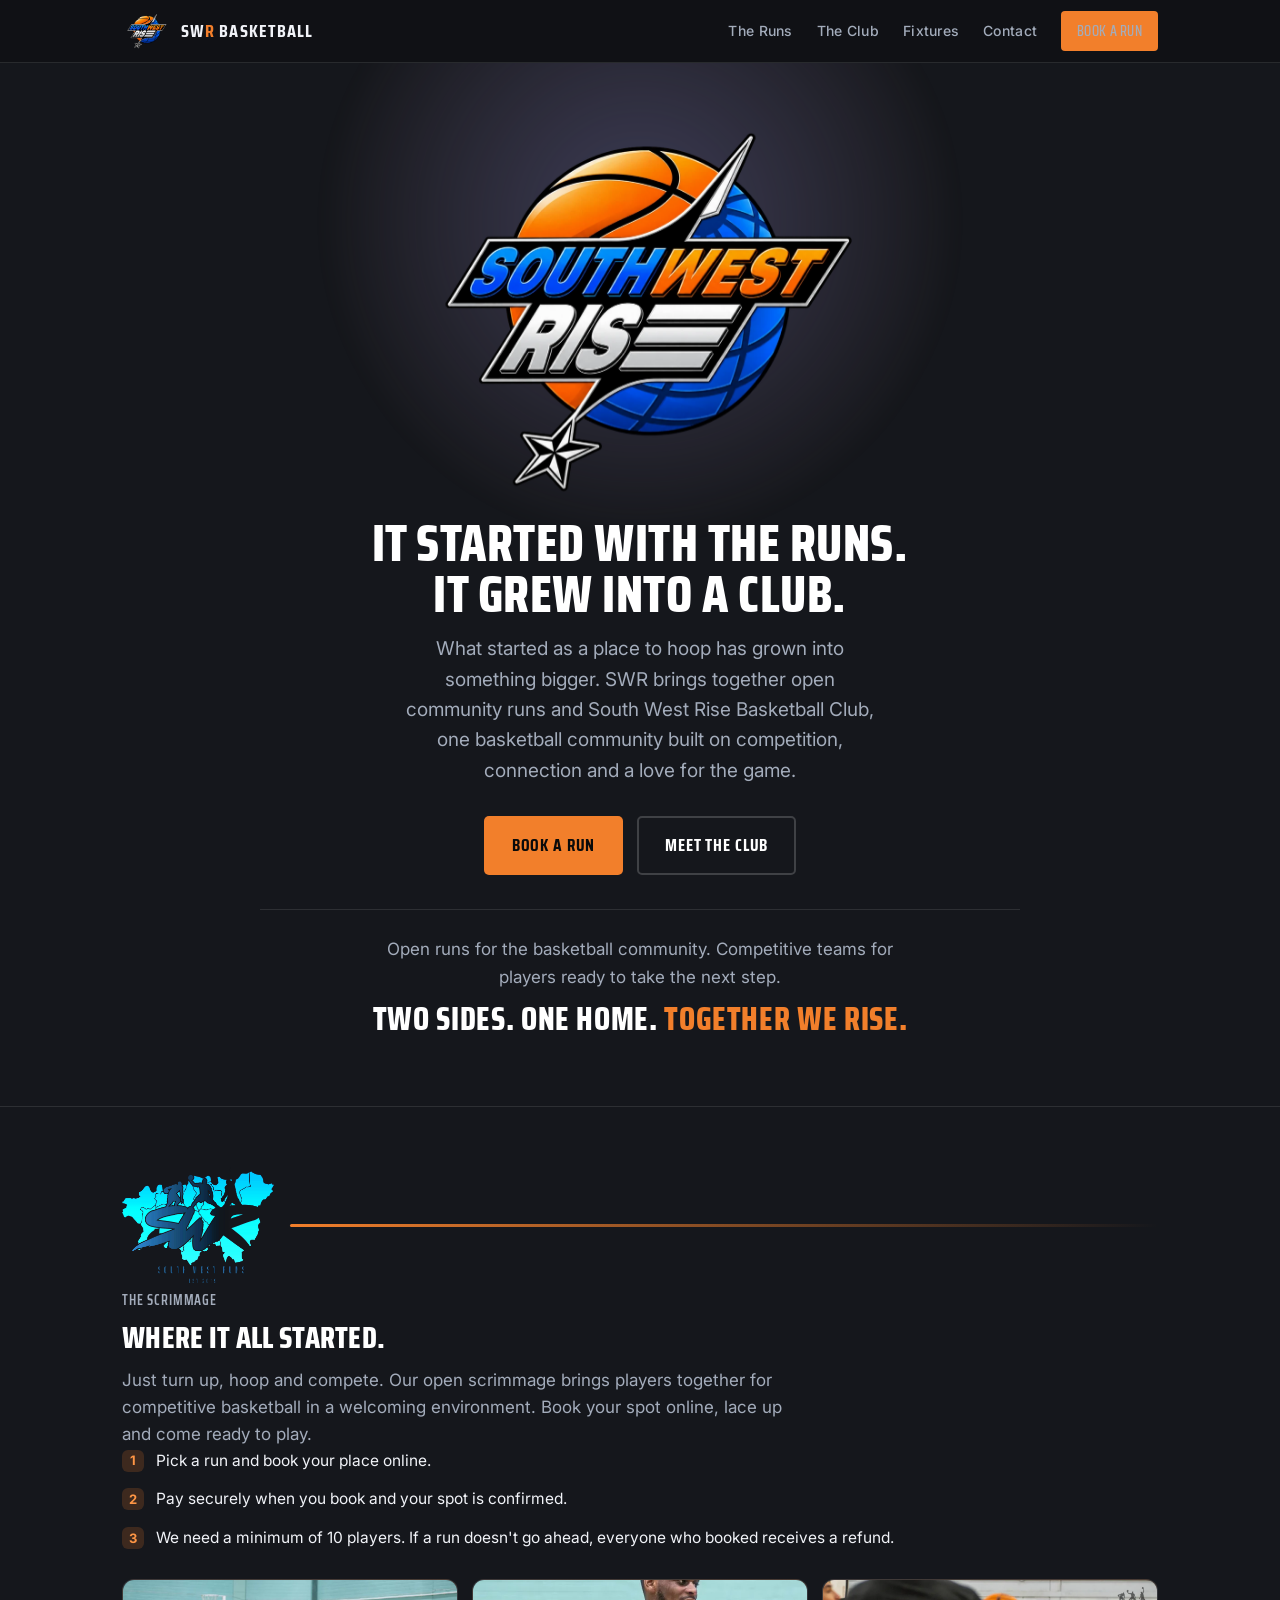
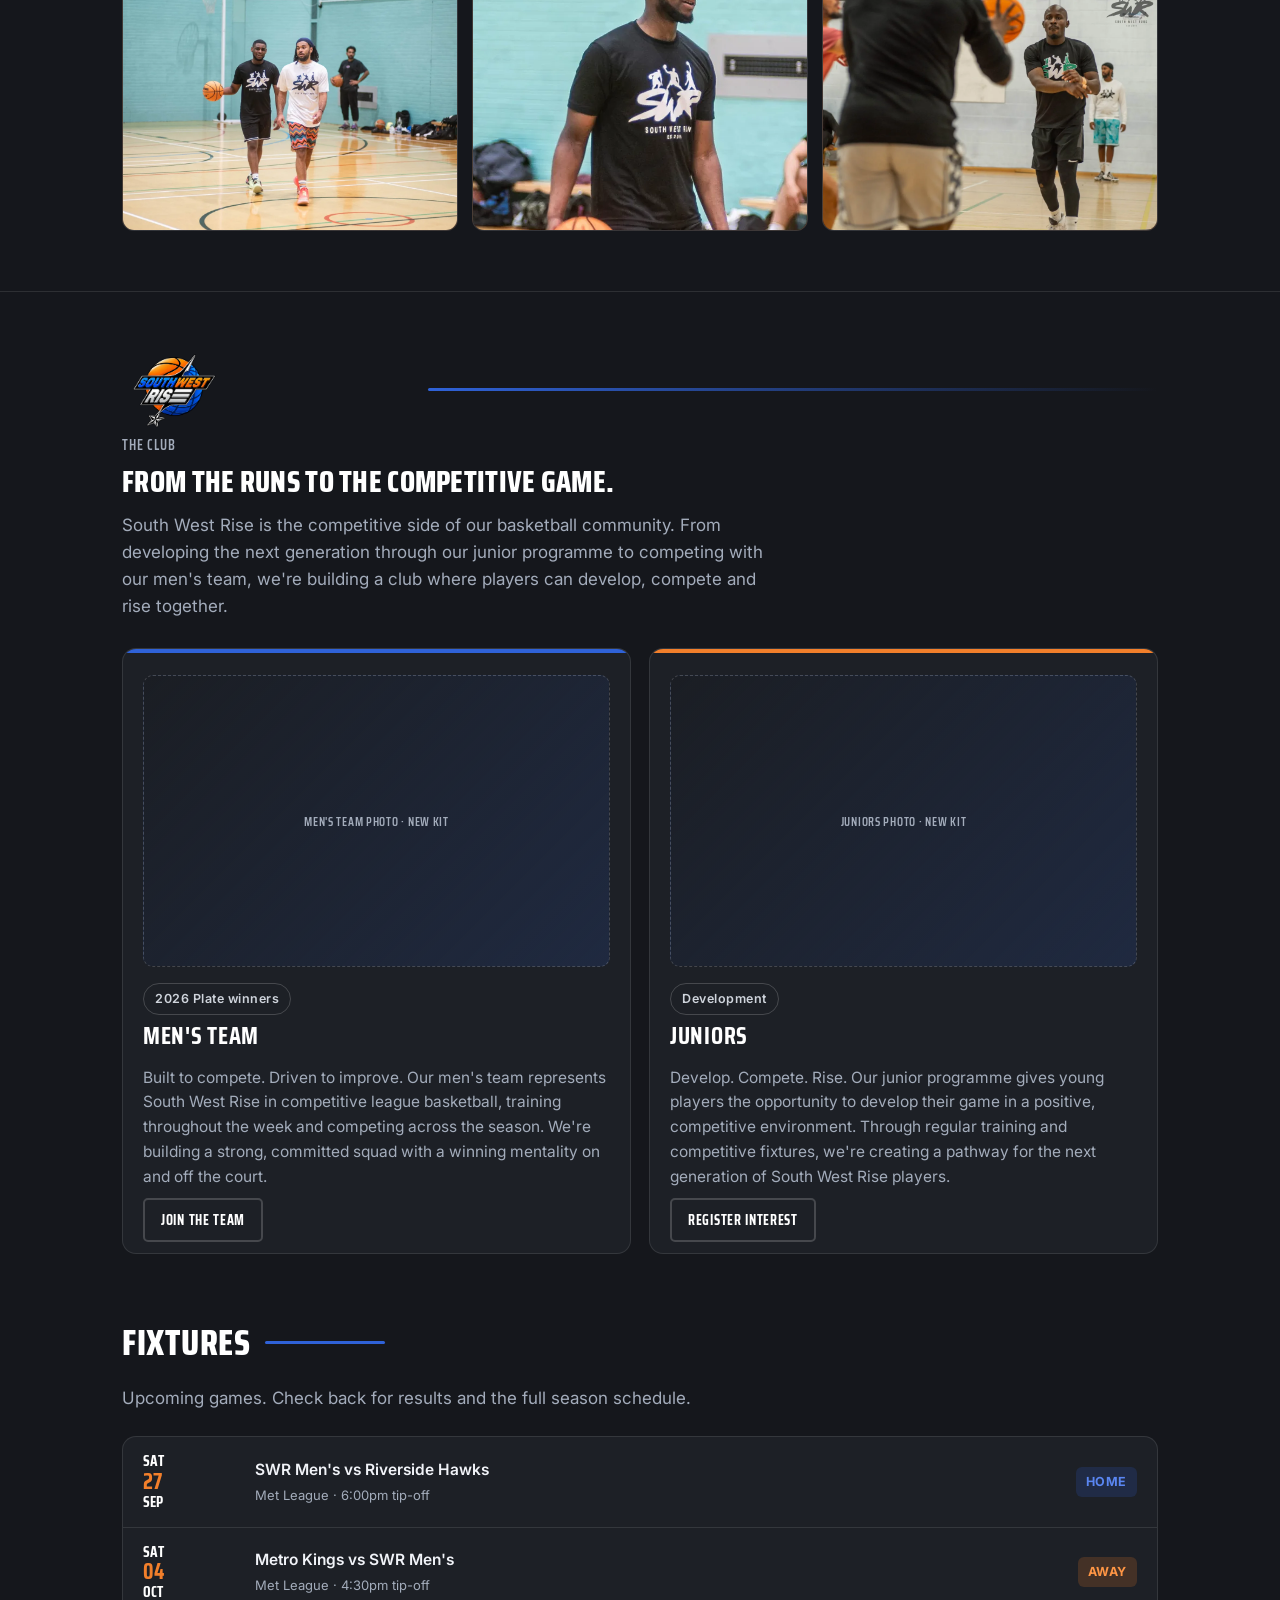
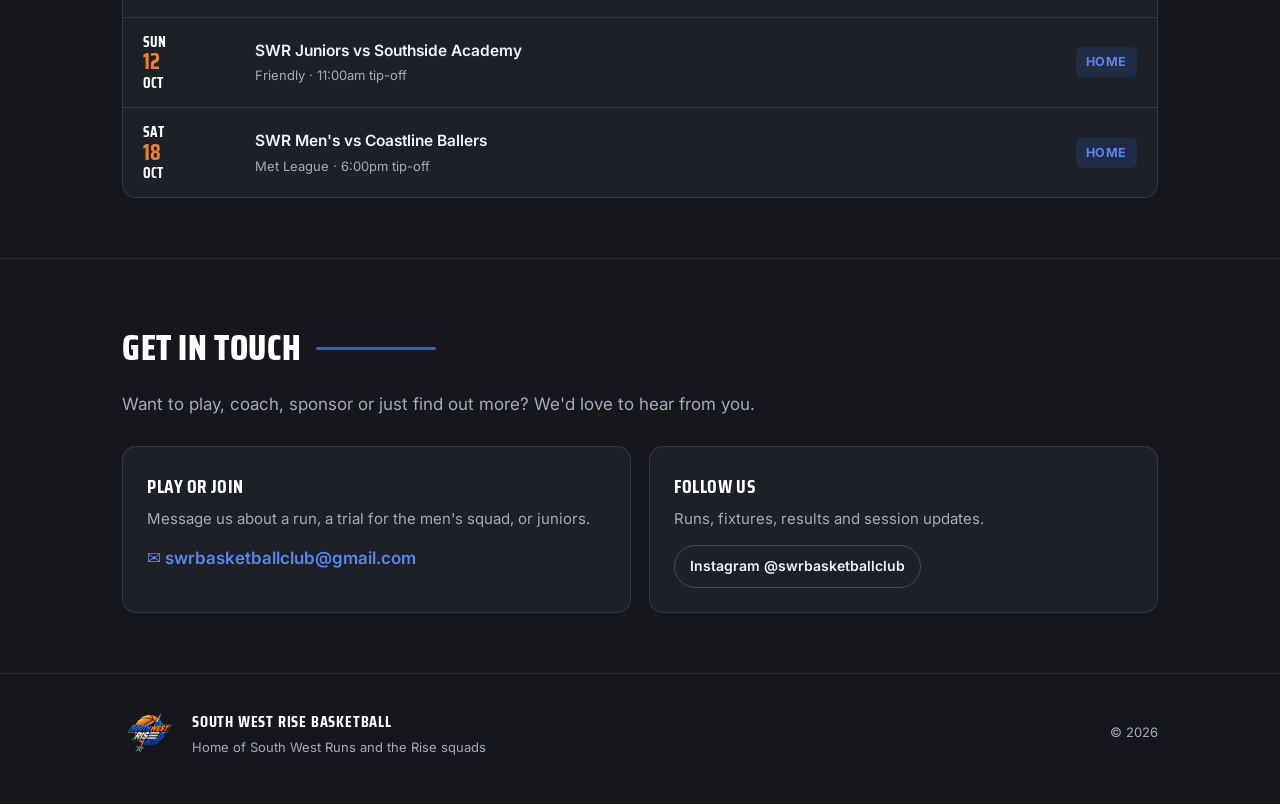
==== commit ed730efc: "Add files via upload" ====
--- a/index.html
+++ b/index.html
@@ -60,24 +60,26 @@
       <h2 class="sec-headline">Where it all started.</h2>
       <p class="sec-lead">Just turn up, hoop and compete. Our open scrimmage brings players together for competitive basketball in a welcoming environment. Book your spot online, lace up and come ready to play.</p>
 
-      <div class="run">
-        <div class="run-copy">
-          <ul class="run-list">
-            <li><span class="dot">1</span>Pick a run and book your place online.</li>
-            <li><span class="dot">2</span>Pay securely when you book and your spot is confirmed.</li>
-            <li><span class="dot">3</span>We need a minimum of 10 players. If a run doesn't go ahead, everyone who booked receives a refund.</li>
-          </ul>
-        </div>
-        <div class="book" aria-label="Book a run">
-          <div class="book-h">
-            <span class="k">Open run</span>
-            <span class="price">£7<small>/player</small></span>
-          </div>
-          <div class="book-when">Book &amp; pay online</div>
-          <div class="book-where">Minimum 10 players to run</div>
-          <a class="btn btn-primary" href="https://swrbasketball.simplybook.it" target="_blank" rel="noopener">Book your spot</a>
-          <p class="book-note">Opens our secure booking page.</p>
-        </div>
+      <div class="run-steps">
+        <ul class="run-list">
+          <li><span class="dot">1</span>Pick a run and book your place online.</li>
+          <li><span class="dot">2</span>Pay securely when you book and your spot is confirmed.</li>
+          <li><span class="dot">3</span>We need a minimum of 10 players. If a run doesn't go ahead, everyone who booked receives a refund.</li>
+        </ul>
+      </div>
+      <div class="booking-embed">
+        <div id="sbw_o35q1w"></div>
+        <script type="text/javascript">
+          (function(w, d, s, i) {
+            var script = d.createElement(s);
+            script.async = true;
+            script.src = "//widget.simplybook.it/v2/widget/widget.js";
+            script.onload = function() {
+              new SimplybookWidget({"widget_type":"iframe","url":"https://swrbasketball.simplybook.it","theme":"default","theme_settings":{"timeline_hide_unavailable":"1","hide_past_days":"0","timeline_show_end_time":"0","timeline_modern_display":"as_slots","sb_base_color":"#f27f2b","display_item_mode":"block","booking_nav_bg_color":"#1d2026","body_bg_color":"#15171c","sb_review_image":"","dark_font_color":"#1d2026","light_font_color":"#f5fcff","btn_color_1":"#f27f2b","sb_company_label_color":"#ffffff","hide_img_mode":"1","show_sidebar":"1","sb_busy":"#c7b3b3","sb_available":"#d6ebff"},"timeline":"modern","datepicker":"top_calendar","is_rtl":false,"app_config":{"clear_session":0,"allow_switch_to_ada":0,"predefined":[]},"container_id":"sbw_o35q1w"});
+            };
+            d.head.appendChild(script);
+          })(window, document, 'script', 'sbw_o35q1w');
+        </script>
       </div>
 
       <div class="photo-row">
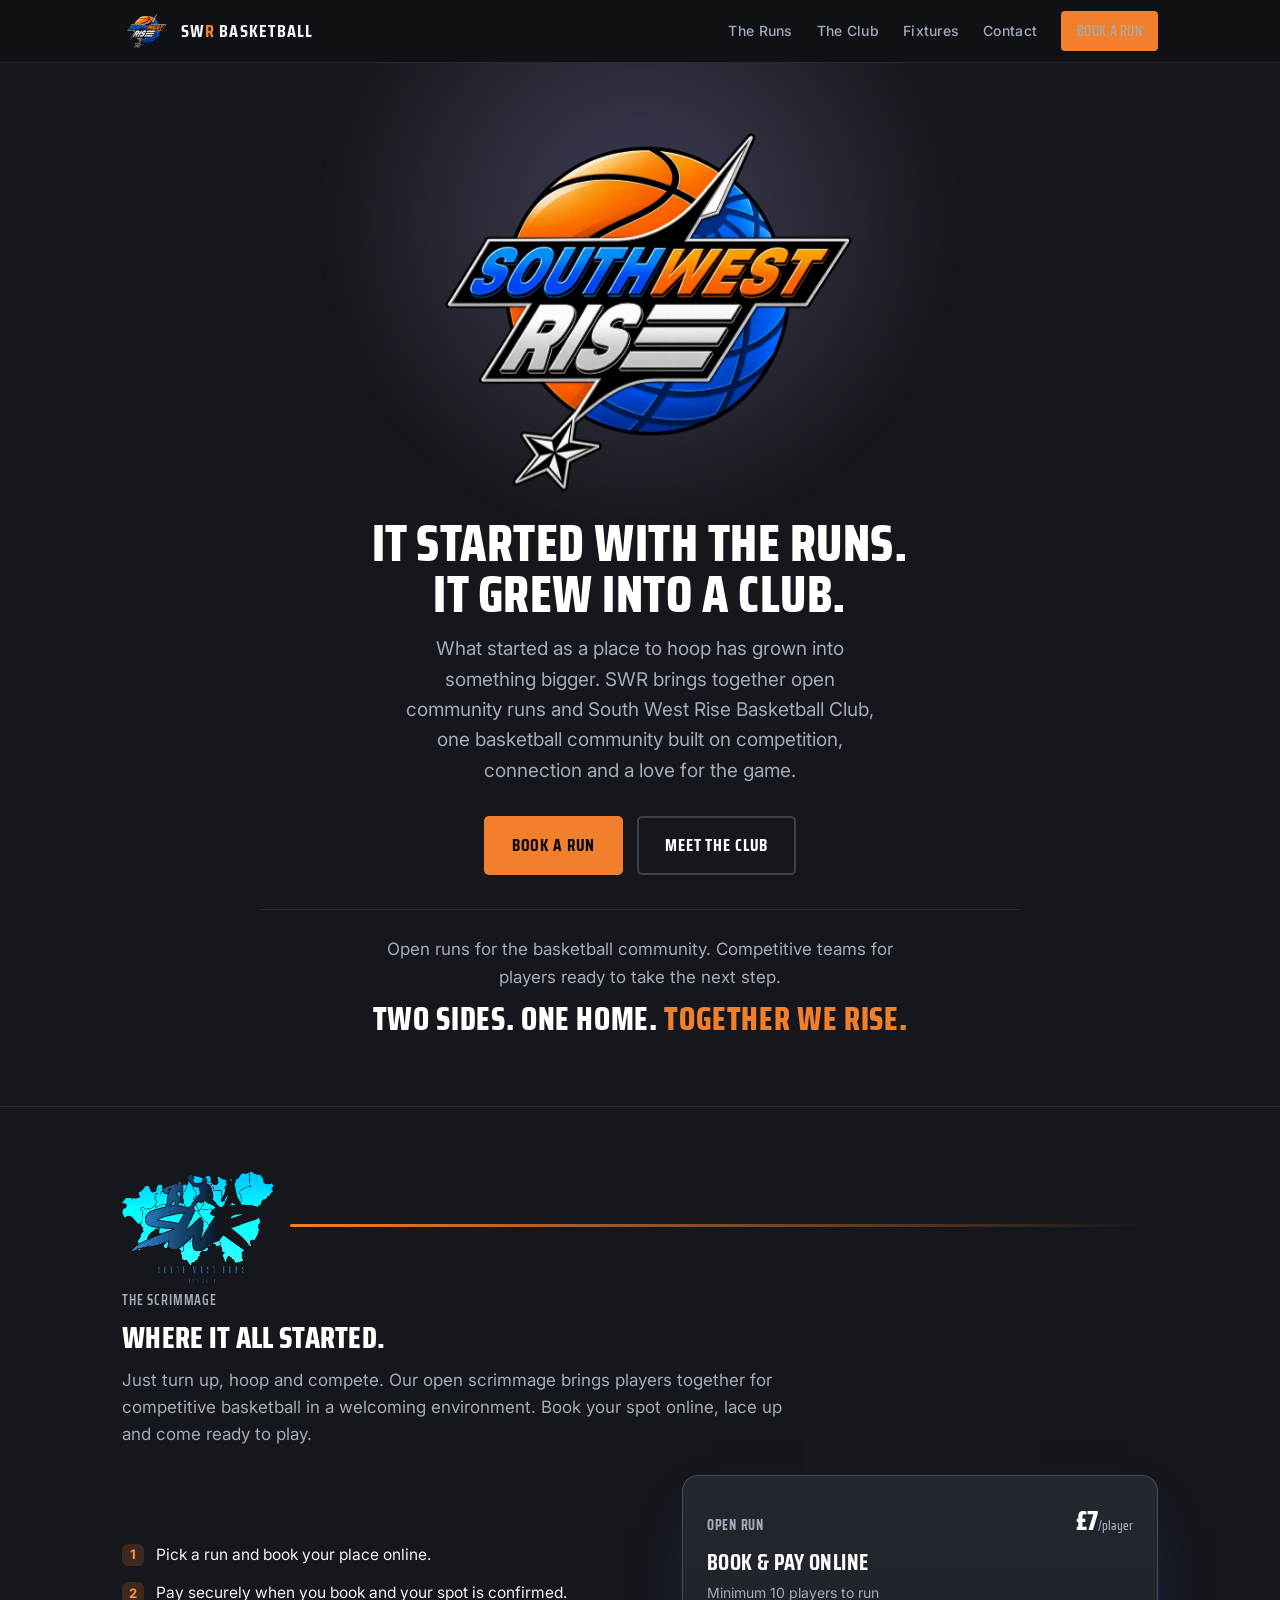
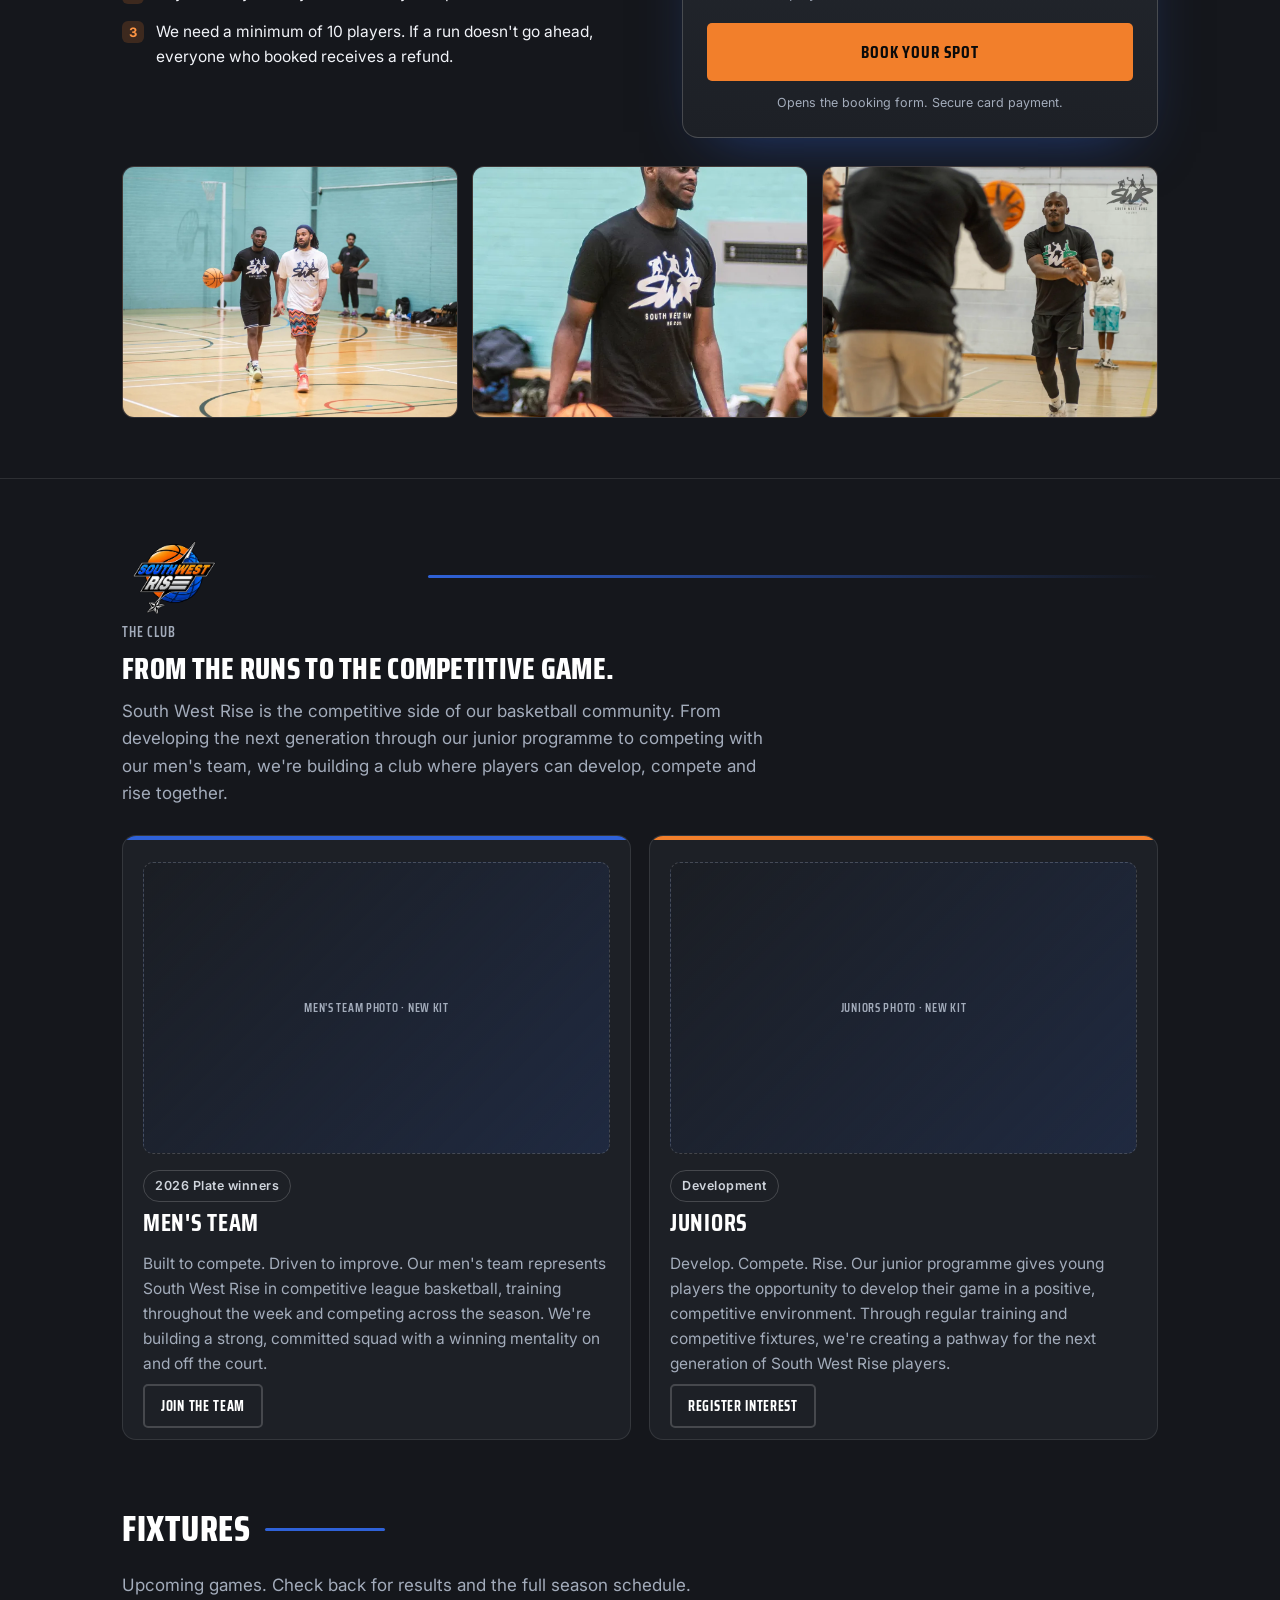
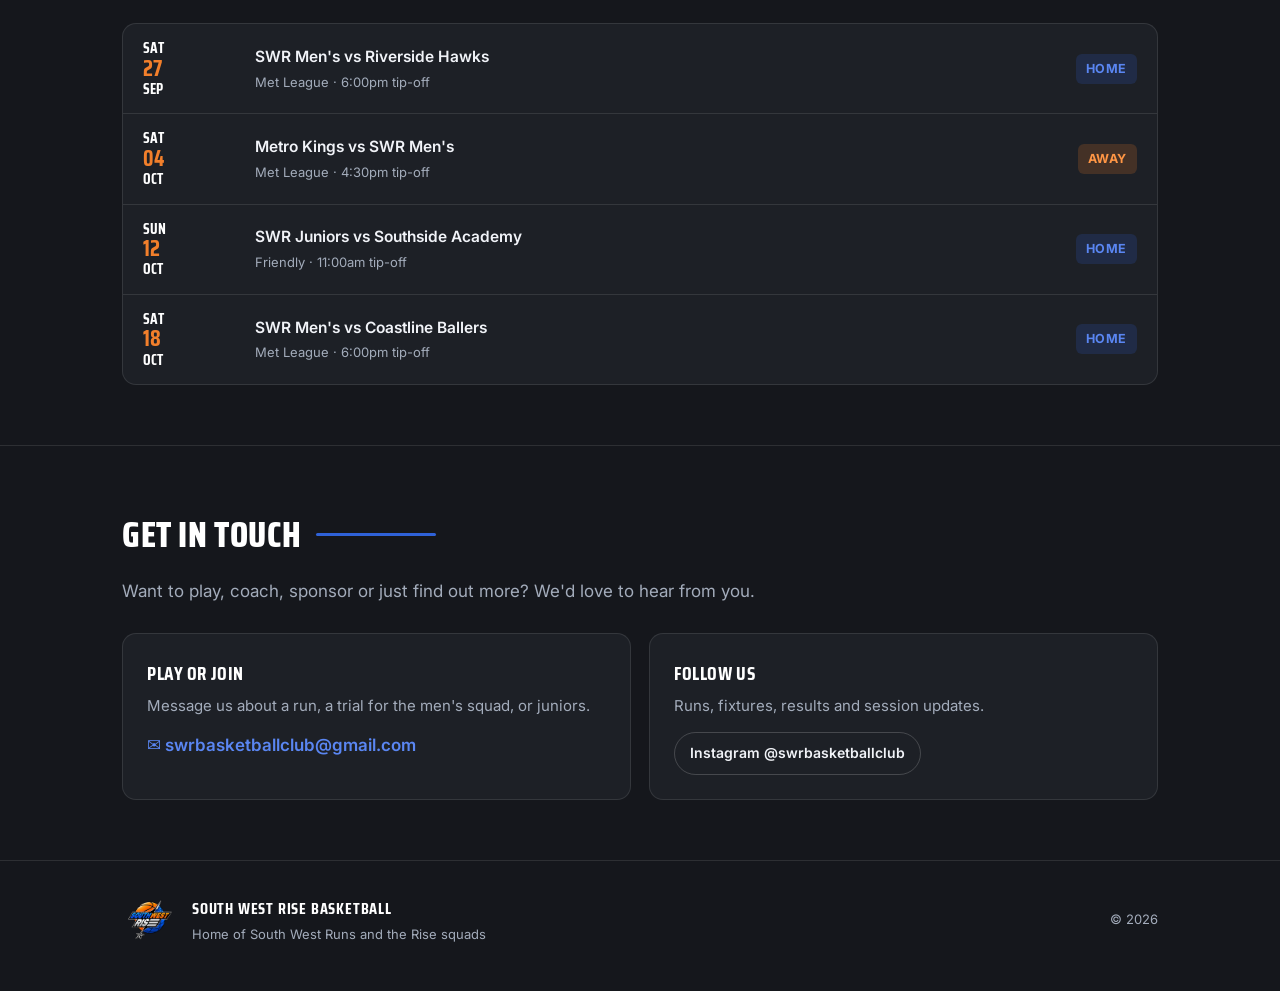
==== commit 82c97f3a: "Add files via upload" ====
--- a/index.html
+++ b/index.html
@@ -60,26 +60,24 @@
       <h2 class="sec-headline">Where it all started.</h2>
       <p class="sec-lead">Just turn up, hoop and compete. Our open scrimmage brings players together for competitive basketball in a welcoming environment. Book your spot online, lace up and come ready to play.</p>
 
-      <div class="run-steps">
-        <ul class="run-list">
-          <li><span class="dot">1</span>Pick a run and book your place online.</li>
-          <li><span class="dot">2</span>Pay securely when you book and your spot is confirmed.</li>
-          <li><span class="dot">3</span>We need a minimum of 10 players. If a run doesn't go ahead, everyone who booked receives a refund.</li>
-        </ul>
-      </div>
-      <div class="booking-embed">
-        <div id="sbw_o35q1w"></div>
-        <script type="text/javascript">
-          (function(w, d, s, i) {
-            var script = d.createElement(s);
-            script.async = true;
-            script.src = "//widget.simplybook.it/v2/widget/widget.js";
-            script.onload = function() {
-              new SimplybookWidget({"widget_type":"iframe","url":"https://swrbasketball.simplybook.it","theme":"default","theme_settings":{"timeline_hide_unavailable":"1","hide_past_days":"0","timeline_show_end_time":"0","timeline_modern_display":"as_slots","sb_base_color":"#f27f2b","display_item_mode":"block","booking_nav_bg_color":"#1d2026","body_bg_color":"#15171c","sb_review_image":"","dark_font_color":"#1d2026","light_font_color":"#f5fcff","btn_color_1":"#f27f2b","sb_company_label_color":"#ffffff","hide_img_mode":"1","show_sidebar":"1","sb_busy":"#c7b3b3","sb_available":"#d6ebff"},"timeline":"modern","datepicker":"top_calendar","is_rtl":false,"app_config":{"clear_session":0,"allow_switch_to_ada":0,"predefined":[]},"container_id":"sbw_o35q1w"});
-            };
-            d.head.appendChild(script);
-          })(window, document, 'script', 'sbw_o35q1w');
-        </script>
+      <div class="run">
+        <div class="run-copy">
+          <ul class="run-list">
+            <li><span class="dot">1</span>Pick a run and book your place online.</li>
+            <li><span class="dot">2</span>Pay securely when you book and your spot is confirmed.</li>
+            <li><span class="dot">3</span>We need a minimum of 10 players. If a run doesn't go ahead, everyone who booked receives a refund.</li>
+          </ul>
+        </div>
+        <div class="book" aria-label="Book a run">
+          <div class="book-h">
+            <span class="k">Open run</span>
+            <span class="price">£7<small>/player</small></span>
+          </div>
+          <div class="book-when">Book &amp; pay online</div>
+          <div class="book-where">Minimum 10 players to run</div>
+          <button class="btn btn-primary" id="sbBookBtn" type="button">Book your spot</button>
+          <p class="book-note">Opens the booking form. Secure card payment.</p>
+        </div>
       </div>
 
       <div class="photo-row">
@@ -169,6 +167,15 @@
       </div>
     </div>
   </section>
+
+
+  <div class="sb-modal" id="sbModal" aria-hidden="true">
+    <div class="sb-modal-backdrop" data-sb-close></div>
+    <div class="sb-modal-box" role="dialog" aria-modal="true" aria-label="Book a run">
+      <button class="sb-modal-close" type="button" aria-label="Close booking" data-sb-close>&times;</button>
+      <div id="sbw_o35q1w"></div>
+    </div>
+  </div>
 
 </main>
 
--- a/css/styles.css
+++ b/css/styles.css
@@ -177,4 +177,17 @@
   .tagline p{color:var(--muted);font-size:clamp(14px,2.2vw,17px);max-width:48ch;margin:0 auto;}
   .tagline .tagline-big{font-family:var(--disp);font-weight:800;text-transform:uppercase;color:#fff;font-size:clamp(20px,3.8vw,32px);letter-spacing:.02em;margin-top:12px;line-height:1.05;}
   .tagline .tagline-big span{color:var(--orange);}
+  .run-steps{margin-top:26px;}
+  .booking-embed{margin-top:28px;border:1px solid var(--line-strong);border-radius:16px;overflow:hidden;background:var(--panel);min-height:640px;box-shadow:0 24px 60px -30px rgba(47,98,216,.35);}
+  .booking-embed #sbw_o35q1w{width:100%;}
+  .booking-embed iframe{width:100%!important;min-height:640px;border:0;display:block;}
+  .sb-modal{position:fixed;inset:0;z-index:200;display:none;}
+  .sb-modal.open{display:block;}
+  .sb-modal-backdrop{position:absolute;inset:0;background:rgba(0,0,0,.72);}
+  .sb-modal-box{position:relative;width:min(960px,94vw);height:min(88vh,900px);margin:6vh auto;background:var(--panel);border:1px solid var(--line-strong);border-radius:16px;overflow:hidden;box-shadow:0 40px 90px -20px rgba(0,0,0,.7);}
+  .sb-modal-box #sbw_o35q1w{width:100%;height:100%;overflow:auto;}
+  .sb-modal-box iframe{width:100%!important;height:100%!important;border:0;display:block;}
+  .sb-modal-close{position:absolute;top:8px;right:10px;z-index:3;width:40px;height:40px;border-radius:50%;border:0;background:rgba(0,0,0,.55);color:#fff;font-size:26px;line-height:38px;cursor:pointer;}
+  .sb-modal-close:hover{background:var(--orange);color:#231402;}
+  @media (max-width:640px){ .sb-modal-box{width:100vw;height:100%;margin:0;border-radius:0;border-left:0;border-right:0;} }
   :focus-visible{outline:2px solid var(--blue-bright);outline-offset:3px;border-radius:4px;}
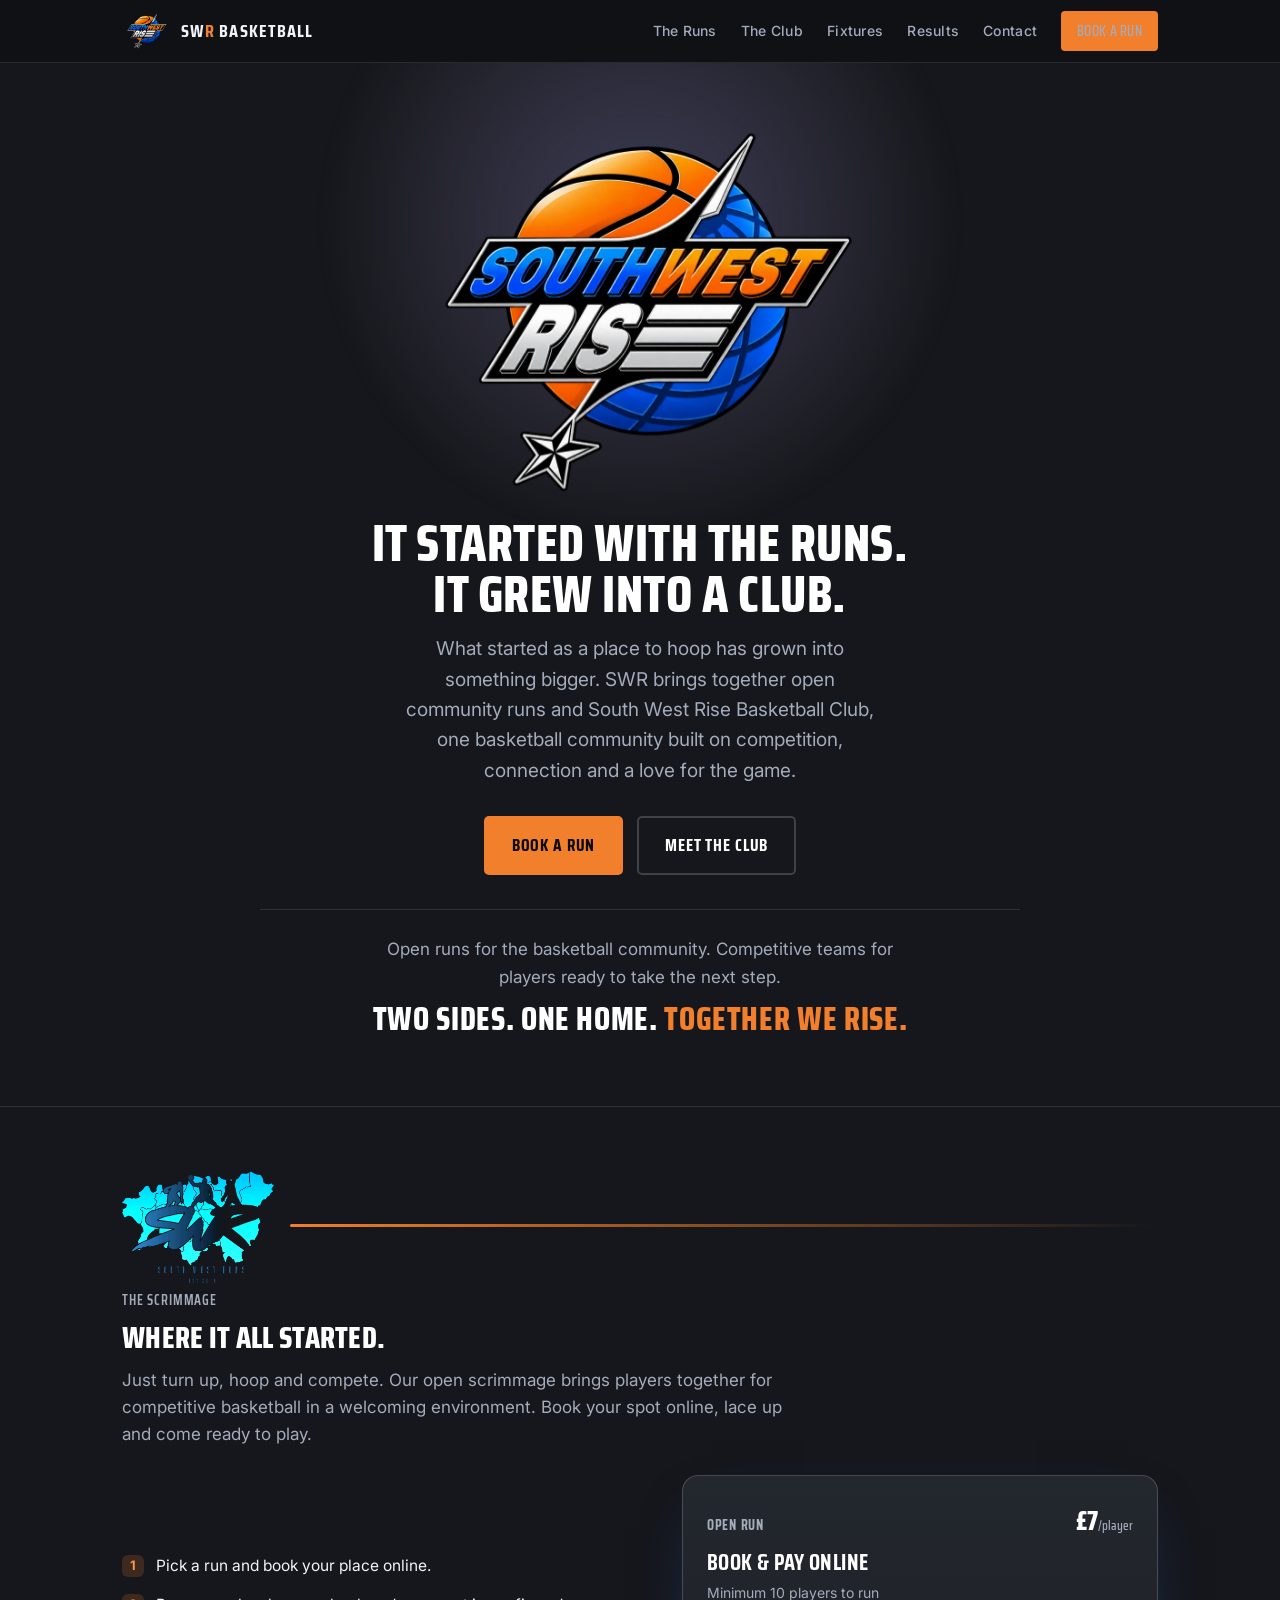
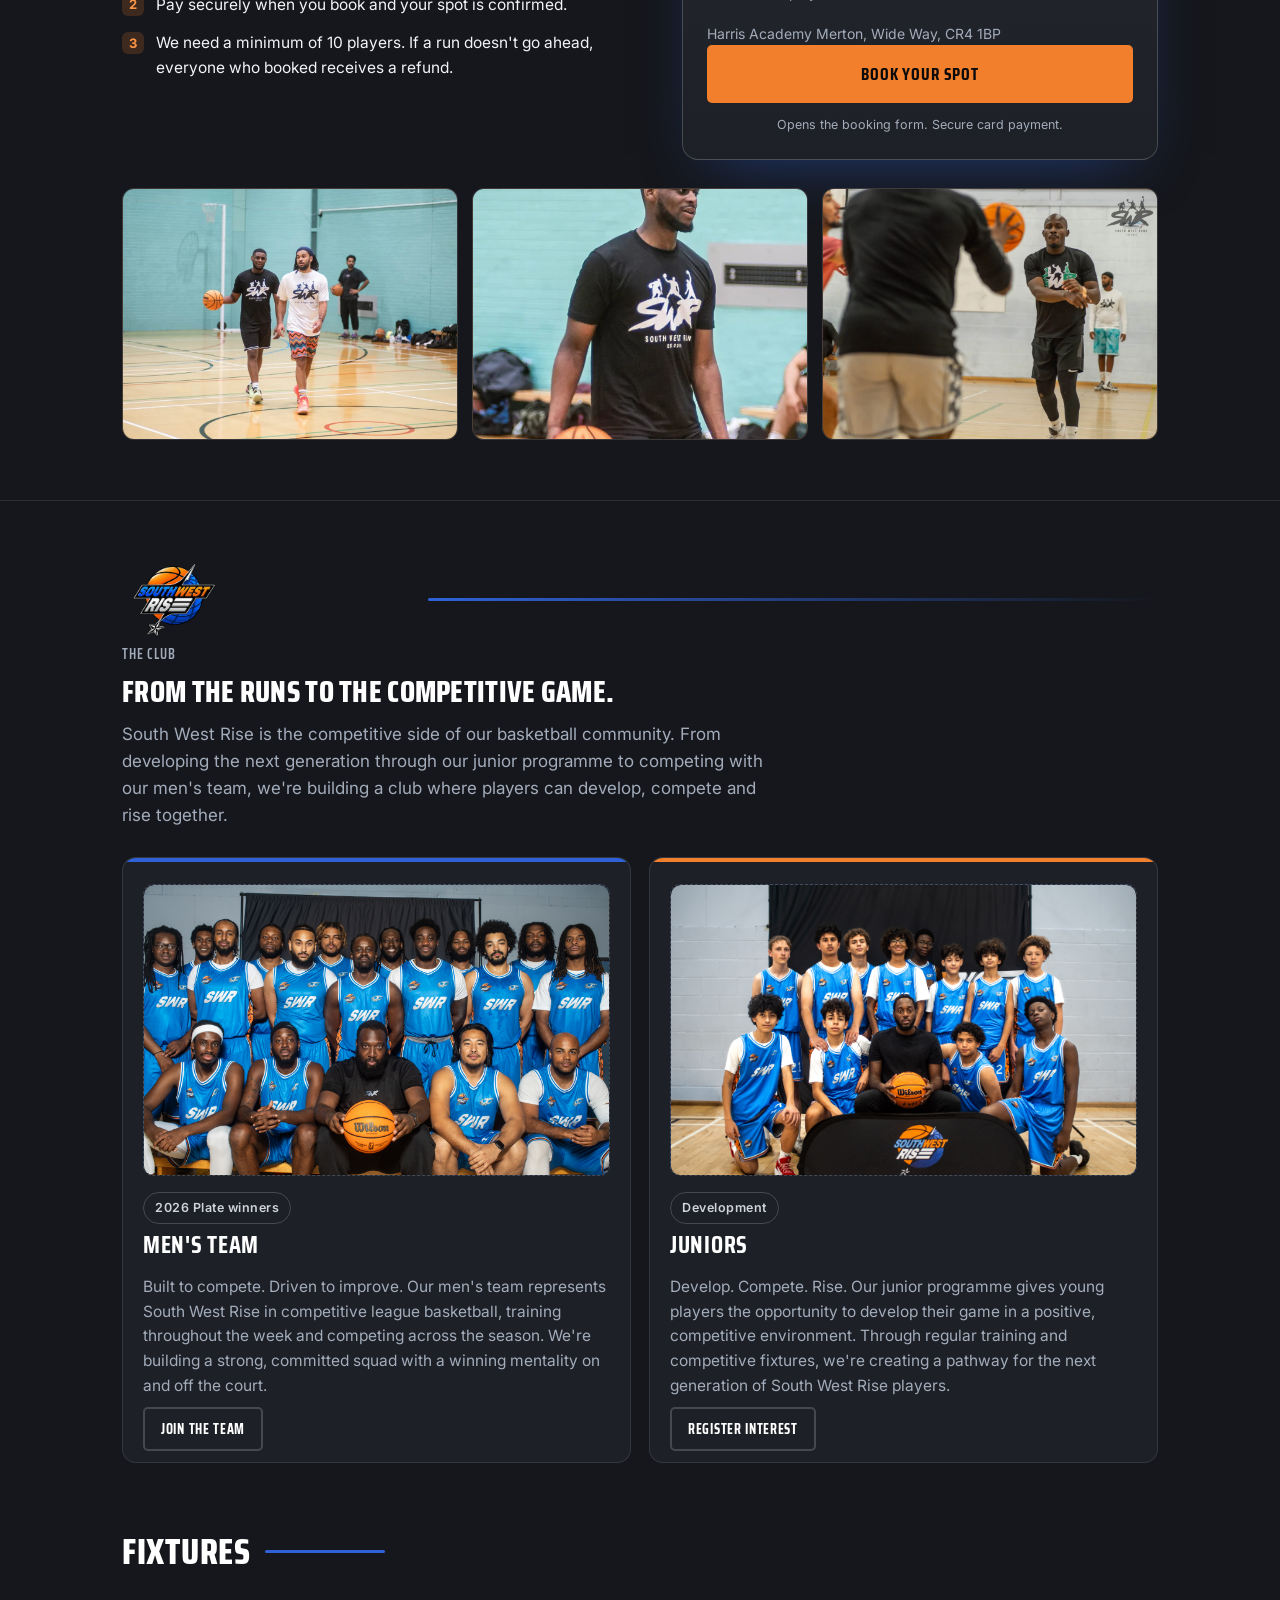
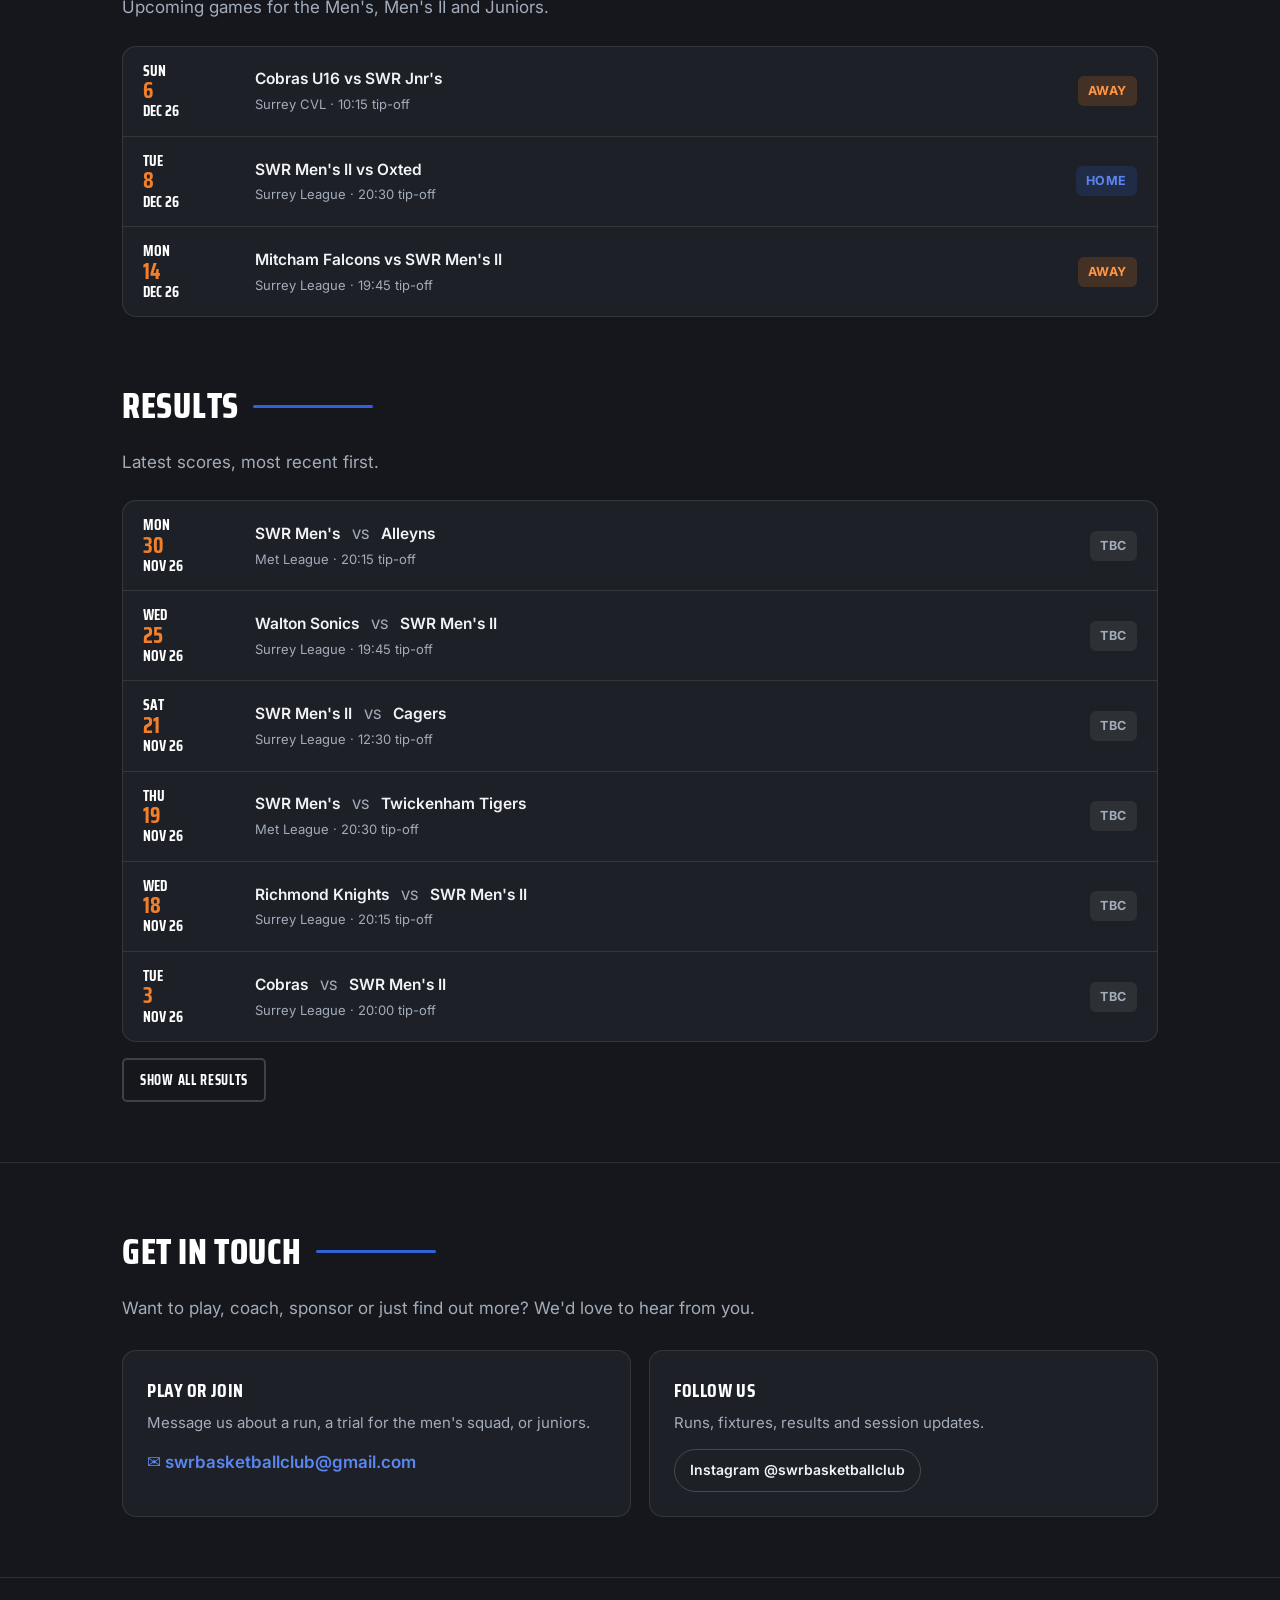
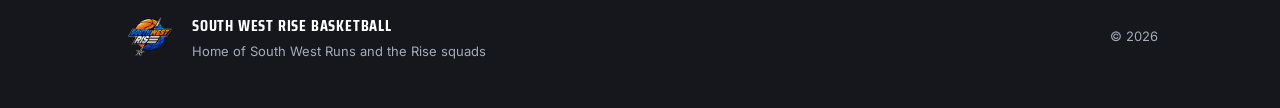
==== commit 75847ed6: "Add files via upload Add results, shop and photo lightbox" ====
--- a/index.html
+++ b/index.html
@@ -25,6 +25,8 @@
       <a href="#runs">The Runs</a>
       <a href="#club">The Club</a>
       <a href="#fixtures">Fixtures</a>
+      <a href="#results" id="navResults" hidden>Results</a>
+      <a href="#shop" id="navShop" hidden>Shop</a>
       <a href="#contact">Contact</a>
       <a class="nav-cta" href="#runs">Book a run</a>
     </nav>
@@ -75,15 +77,16 @@
           </div>
           <div class="book-when">Book &amp; pay online</div>
           <div class="book-where">Minimum 10 players to run</div>
+          <div class="book-venue" hidden></div>
           <button class="btn btn-primary" id="sbBookBtn" type="button">Book your spot</button>
           <p class="book-note">Opens the booking form. Secure card payment.</p>
         </div>
       </div>
 
       <div class="photo-row">
-        <div class="photo"><img src="images/scrimmage-1.webp" alt="South West Runs session"></div>
-        <div class="photo"><img src="images/scrimmage-2.webp" alt="South West Runs session"></div>
-        <div class="photo"><img src="images/scrimmage-3.webp" alt="South West Runs session"></div>
+        <div class="photo"><img src="images/scrimmage-1.webp" alt="South West Runs session" data-zoom data-group="runs"></div>
+        <div class="photo"><img src="images/scrimmage-2.webp" alt="South West Runs session" data-zoom data-group="runs"></div>
+        <div class="photo"><img src="images/scrimmage-3.webp" alt="South West Runs session" data-zoom data-group="runs"></div>
       </div>
     </div>
   </section>
@@ -121,29 +124,29 @@
   <section id="fixtures" class="sec-club" style="border-top:none;padding-top:0;">
     <div class="wrap">
       <h2 class="sec-title">Fixtures</h2>
-      <p class="sec-lead" style="margin-bottom:24px;">Upcoming games. Check back for results and the full season schedule.</p>
-      <div class="fx">
-        <div class="fx-row">
-          <div class="fx-date">Sat<span>27</span>Sep</div>
-          <div class="fx-match">SWR Men's vs Riverside Hawks<small>League &middot; 6:00pm tip-off</small></div>
-          <div class="fx-where home">Home</div>
-        </div>
-        <div class="fx-row">
-          <div class="fx-date">Sat<span>04</span>Oct</div>
-          <div class="fx-match">Metro Kings vs SWR Men's<small>League &middot; 4:30pm tip-off</small></div>
-          <div class="fx-where away">Away</div>
-        </div>
-        <div class="fx-row">
-          <div class="fx-date">Sun<span>12</span>Oct</div>
-          <div class="fx-match">SWR Juniors vs Southside Academy<small>Friendly &middot; 11:00am tip-off</small></div>
-          <div class="fx-where home">Home</div>
-        </div>
-        <div class="fx-row">
-          <div class="fx-date">Sat<span>18</span>Oct</div>
-          <div class="fx-match">SWR Men's vs Coastline Ballers<small>League &middot; 6:00pm tip-off</small></div>
-          <div class="fx-where home">Home</div>
-        </div>
-      </div>
+      <p class="sec-lead" style="margin-bottom:24px;">Upcoming games for the Men's, Men's II and Juniors.</p>
+      <div class="fx" id="fxList">
+        <div class="fx-empty">Fixtures loading…</div>
+      </div>
+    </div>
+  </section>
+
+  <section id="results" class="sec-club" style="border-top:none;padding-top:0;" hidden>
+    <div class="wrap">
+      <h2 class="sec-title">Results</h2>
+      <p class="sec-lead" style="margin-bottom:24px;">Latest scores, most recent first.</p>
+      <div class="fx" id="resList"></div>
+      <button class="btn btn-ghost fx-more" id="resMore" type="button" hidden>Show all results</button>
+    </div>
+  </section>
+
+  <!-- ===================== SHOP ===================== -->
+  <section id="shop" class="sec-shop" hidden>
+    <div class="wrap">
+      <h2 class="sec-title">Shop</h2>
+      <p class="sec-lead" id="shopIntro" style="margin-bottom:0;">Rep the club. Kit and merch from South West Rise.</p>
+      <div class="shop-grid" id="shopGrid"></div>
+      <p class="shop-note" id="shopNote" hidden></p>
     </div>
   </section>
 
@@ -175,6 +178,17 @@
       <button class="sb-modal-close" type="button" aria-label="Close booking" data-sb-close>&times;</button>
       <div id="sbw_o35q1w"></div>
     </div>
+  </div>
+
+  <!-- Photo lightbox -->
+  <div class="lb" id="lightbox" aria-hidden="true" role="dialog" aria-modal="true" aria-label="Photo viewer">
+    <button class="lb-btn lb-close" type="button" aria-label="Close photo">&times;</button>
+    <button class="lb-btn lb-prev" type="button" aria-label="Previous photo">&#8249;</button>
+    <figure class="lb-fig">
+      <img class="lb-img" alt="">
+      <figcaption class="lb-cap"></figcaption>
+    </figure>
+    <button class="lb-btn lb-next" type="button" aria-label="Next photo">&#8250;</button>
   </div>
 
 </main>
@@ -203,4 +217,4 @@
 </script>
 <script src="js/main.js" defer></script>
 </body>
-</html>+</html>
--- a/css/styles.css
+++ b/css/styles.css
@@ -184,10 +184,93 @@
   .sb-modal{position:fixed;inset:0;z-index:200;display:none;}
   .sb-modal.open{display:block;}
   .sb-modal-backdrop{position:absolute;inset:0;background:rgba(0,0,0,.72);}
-  .sb-modal-box{position:relative;width:min(960px,94vw);height:min(88vh,900px);margin:6vh auto;background:var(--panel);border:1px solid var(--line-strong);border-radius:16px;overflow:hidden;box-shadow:0 40px 90px -20px rgba(0,0,0,.7);}
-  .sb-modal-box #sbw_o35q1w{width:100%;height:100%;overflow:auto;}
-  .sb-modal-box iframe{width:100%!important;height:100%!important;border:0;display:block;}
+  .sb-modal-box{position:relative;width:min(960px,94vw);height:min(88vh,900px);margin:6vh auto;background:#050405;border:1px solid var(--line-strong);border-radius:16px;overflow:hidden;box-shadow:0 40px 90px -20px rgba(0,0,0,.7);}
+  .sb-modal-box #sbw_o35q1w{width:100%;height:100%;overflow:auto;background:#050405;}
+  .sb-modal-box iframe{width:100%!important;height:100%!important;min-height:100%;border:0;display:block;background:#050405;}
   .sb-modal-close{position:absolute;top:8px;right:10px;z-index:3;width:40px;height:40px;border-radius:50%;border:0;background:rgba(0,0,0,.55);color:#fff;font-size:26px;line-height:38px;cursor:pointer;}
   .sb-modal-close:hover{background:var(--orange);color:#231402;}
   @media (max-width:640px){ .sb-modal-box{width:100vw;height:100%;margin:0;border-radius:0;border-left:0;border-right:0;} }
+  .team-photo img{width:100%;height:100%;object-fit:cover;border-radius:10px;display:block;}
+  .book-venue{color:var(--muted);font-size:14px;margin-top:4px;}
+  .book-venue[hidden]{display:none;}
   :focus-visible{outline:2px solid var(--blue-bright);outline-offset:3px;border-radius:4px;}
+
+  /* =========== Added: results, shop, lightbox =========== */
+  [hidden]{display:none!important;}
+
+  /* results */
+  .fx-empty{padding:22px 20px;color:var(--muted);font-size:15px;}
+  .fx-res .fx-teams{display:flex;flex-wrap:wrap;align-items:center;gap:6px 12px;}
+  .fx-score{display:inline-flex;align-items:center;gap:6px;font-family:var(--disp);font-size:22px;line-height:1;color:var(--muted);
+    background:rgba(255,255,255,.05);border:1px solid var(--line);border-radius:6px;padding:4px 10px;}
+  .fx-score b{font-weight:700;}
+  .fx-score b.win{color:#fff;}
+  .fx-score i{font-style:normal;opacity:.6;}
+  .fx-vs{color:var(--muted);font-weight:500;font-size:13px;text-transform:uppercase;}
+  .fx-where.win{background:rgba(46,184,114,.16);color:#4fd18b;}
+  .fx-where.loss{background:rgba(255,255,255,.07);color:var(--muted);}
+  .fx-where.ft,.fx-where.tbc{background:rgba(255,255,255,.07);color:var(--muted);}
+  #resList .fx-extra{display:none;}
+  #resList.show-all .fx-extra{display:grid;}
+  .fx-more{margin-top:16px;font-size:14px;padding:9px 16px;}
+
+  /* zoomable photos */
+  img[data-zoom]{cursor:zoom-in;transition:transform .35s ease, filter .2s;}
+  .photo:hover img[data-zoom], .team-photo:hover img[data-zoom], .prod-img:hover img[data-zoom]{transform:scale(1.04);}
+  .photo, .team-photo, .prod-img{overflow:hidden;}
+  .photo::after, .prod-img::after{content:"";position:absolute;right:10px;bottom:10px;width:30px;height:30px;border-radius:50%;
+    background:rgba(0,0,0,.55) url("data:image/svg+xml,%3Csvg xmlns='http://www.w3.org/2000/svg' viewBox='0 0 24 24' fill='none' stroke='white' stroke-width='2.2' stroke-linecap='round'%3E%3Ccircle cx='11' cy='11' r='6'/%3E%3Cpath d='M20 20l-4.5-4.5M11 8.5v5M8.5 11h5'/%3E%3C/svg%3E") center/18px no-repeat;
+    opacity:0;transition:opacity .2s;pointer-events:none;}
+  .photo:hover::after, .prod-img:hover::after{opacity:1;}
+  .team-photo{position:relative;}
+
+  /* shop */
+  .sec-shop .sec-title::after{background:var(--orange);}
+  .shop-grid{display:grid;grid-template-columns:repeat(auto-fill,minmax(250px,1fr));gap:18px;margin-top:28px;}
+  .prod{background:var(--panel);border:1px solid var(--line);border-radius:14px;overflow:hidden;display:flex;flex-direction:column;}
+  .prod-img{position:relative;aspect-ratio:1/1;background:linear-gradient(135deg,#1b1e24, rgba(242,127,43,.14));}
+  .prod-img img{width:100%;height:100%;object-fit:cover;}
+  .prod-noimg{display:grid;place-items:center;}
+  .prod-noimg span{font-family:var(--disp);font-weight:600;text-transform:uppercase;letter-spacing:.06em;font-size:12px;color:var(--muted);}
+  .prod-thumbs{display:flex;gap:8px;padding:10px 16px 0;}
+  .prod-thumbs img{width:52px;height:52px;object-fit:cover;border-radius:7px;border:1px solid var(--line-strong);}
+  .prod-thumbs img:hover{border-color:var(--orange);}
+  .prod-body{padding:16px 18px 18px;display:flex;flex-direction:column;gap:12px;flex:1;}
+  .prod-h{display:flex;justify-content:space-between;align-items:baseline;gap:10px;}
+  .prod h3{font-family:var(--disp);font-weight:700;text-transform:uppercase;font-size:21px;letter-spacing:.03em;margin:0;color:#fff;line-height:1.1;}
+  .prod-price{font-family:var(--disp);font-weight:800;font-size:22px;color:var(--orange-bright);white-space:nowrap;}
+  .prod p{color:var(--muted);font-size:14.5px;margin:0;}
+  .prod-size{display:flex;flex-direction:column;gap:5px;font-size:13px;color:var(--muted);font-weight:600;}
+  .prod-size select{appearance:none;-webkit-appearance:none;background:var(--panel-2) url("data:image/svg+xml,%3Csvg xmlns='http://www.w3.org/2000/svg' viewBox='0 0 24 24' fill='none' stroke='%23a3acbb' stroke-width='2'%3E%3Cpath d='M6 9l6 6 6-6'/%3E%3C/svg%3E") right 12px center/16px no-repeat;
+    color:var(--ink);border:1px solid var(--line-strong);border-radius:8px;padding:11px 38px 11px 12px;font:inherit;font-size:15px;font-weight:500;cursor:pointer;}
+  .prod-size select:focus{border-color:var(--orange);outline:none;}
+  .prod-buy{margin-top:auto;text-align:center;display:block;font-size:16px;padding:12px 18px;}
+  .prod-buy.is-off{background:var(--panel-2);color:var(--muted);cursor:not-allowed;transform:none;}
+  .shop-note{margin:18px 0 0;color:var(--muted);font-size:14px;}
+
+  /* lightbox */
+  .lb{position:fixed;inset:0;z-index:300;display:none;align-items:center;justify-content:center;background:rgba(6,7,9,.94);padding:56px 64px;}
+  .lb.open{display:flex;}
+  .lb-fig{margin:0;max-width:100%;max-height:100%;display:flex;flex-direction:column;align-items:center;gap:12px;}
+  .lb-img{max-width:100%;max-height:calc(100vh - 140px);width:auto;height:auto;object-fit:contain;border-radius:8px;
+    box-shadow:0 30px 80px -20px rgba(0,0,0,.8);opacity:0;transition:opacity .25s;}
+  .lb-img.ready{opacity:1;}
+  .lb-cap{color:var(--muted);font-size:14px;text-align:center;min-height:1em;}
+  .lb-btn{position:absolute;border:0;border-radius:50%;width:46px;height:46px;background:rgba(255,255,255,.08);color:#fff;
+    font-size:30px;line-height:44px;cursor:pointer;display:grid;place-items:center;transition:background .15s;}
+  .lb-btn:hover{background:var(--orange);color:#1a0d02;}
+  .lb-close{top:14px;right:16px;}
+  .lb-prev{left:12px;top:50%;transform:translateY(-50%);}
+  .lb-next{right:12px;top:50%;transform:translateY(-50%);}
+  @media (max-width:620px){
+    .lb{padding:56px 8px 24px;}
+    .lb-prev,.lb-next{top:auto;bottom:14px;transform:none;}
+    .lb-prev{left:calc(50% - 56px);} .lb-next{right:calc(50% - 56px);}
+    .lb-img{max-height:calc(100vh - 170px);}
+    .fx-res .fx-teams{gap:4px 8px;}
+    .shop-grid{grid-template-columns:1fr 1fr;gap:12px;}
+    .prod-body{padding:12px;}
+    .prod h3{font-size:18px;}
+    .prod-h{flex-direction:column;gap:2px;}
+  }
+  @media (max-width:400px){ .shop-grid{grid-template-columns:1fr;} }
